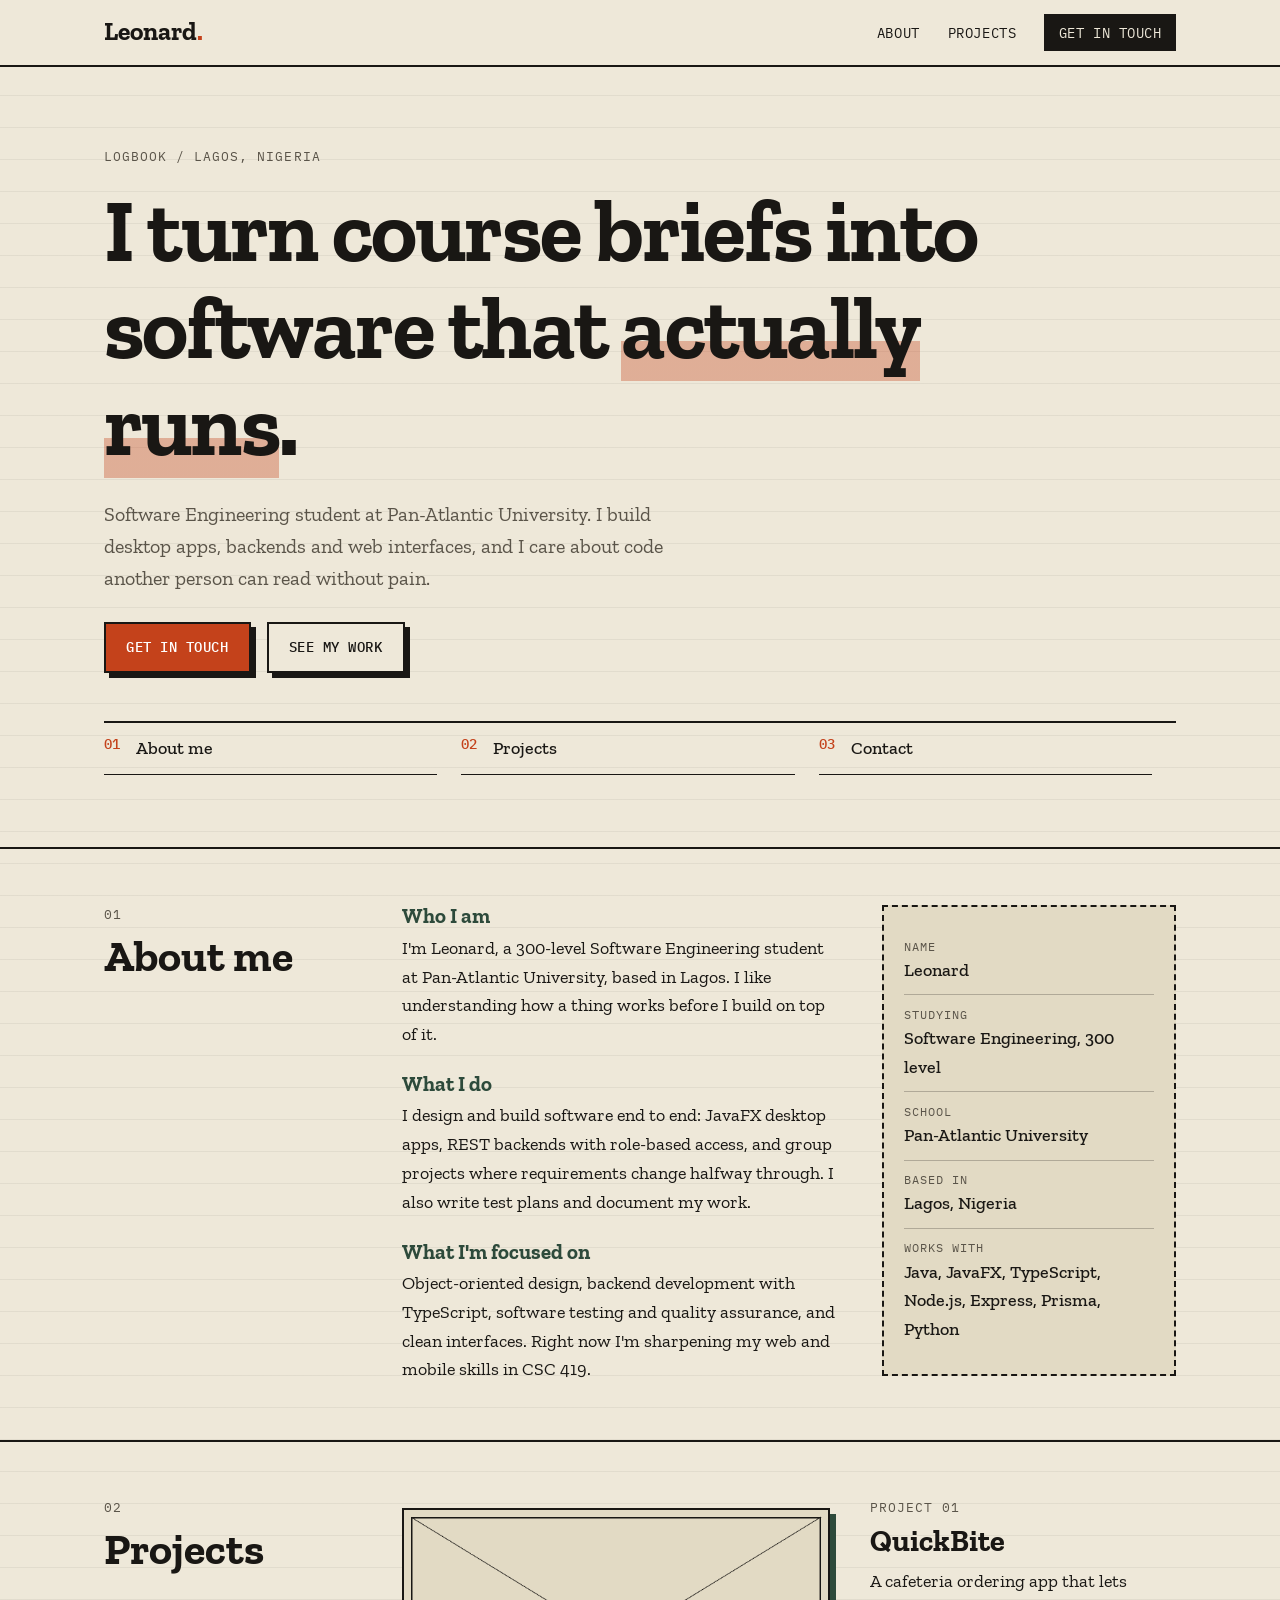
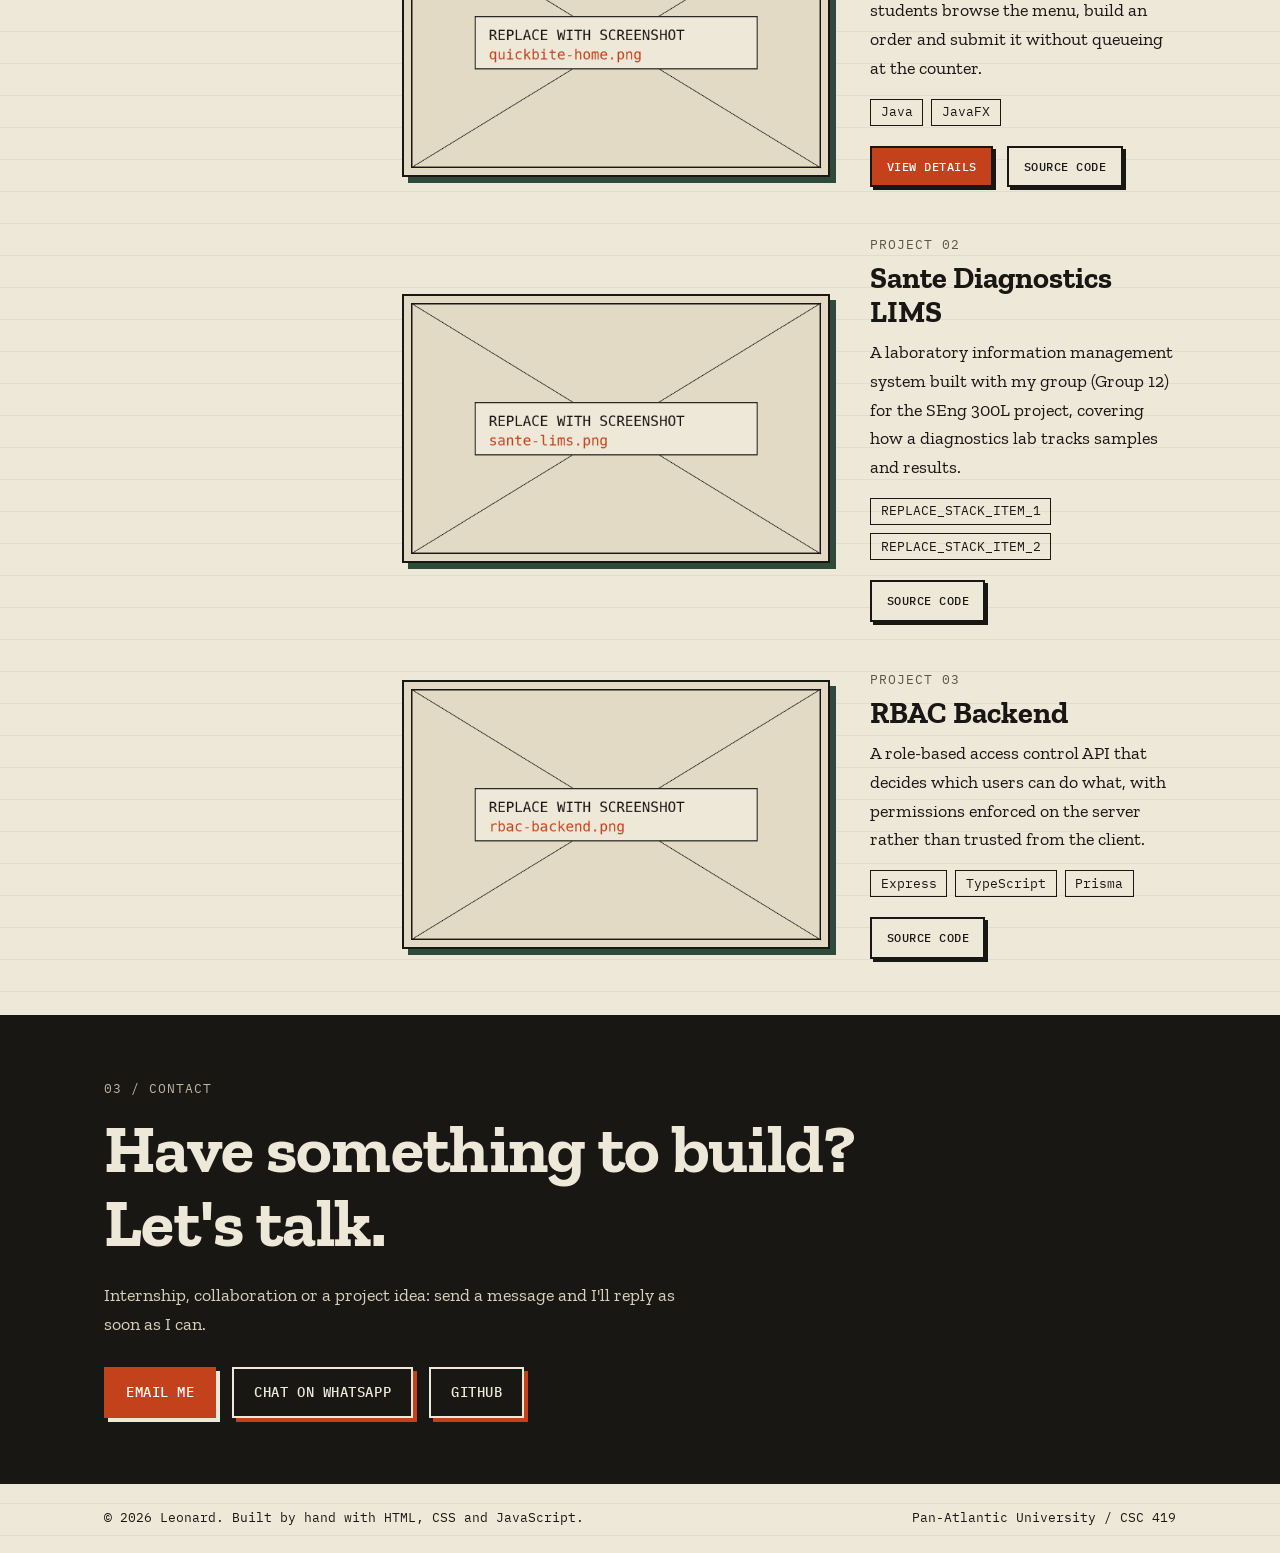
==== index.html @ 40b8b78e "Add main page, styles and menu script" ====
<!DOCTYPE html>
<html lang="en">
<head>
  <meta charset="UTF-8">
  <meta name="viewport" content="width=device-width, initial-scale=1.0">
  <title>Leonard | Software Engineering Student, Lagos</title>
  <meta name="description" content="Portfolio of Leonard, a 300-level Software Engineering student at Pan-Atlantic University in Lagos, Nigeria.">
  <link rel="preconnect" href="https://fonts.googleapis.com">
  <link rel="preconnect" href="https://fonts.gstatic.com" crossorigin>
  <link href="https://fonts.googleapis.com/css2?family=IBM+Plex+Mono:wght@400;500&family=Zilla+Slab:wght@400;500;700&display=swap" rel="stylesheet">
  <link rel="stylesheet" href="css/style.css">
</head>
<body>

  <header class="site-header">
    <nav class="nav" aria-label="Main navigation">
      <a class="brand" href="index.html">Leonard<span class="brand-dot">.</span></a>
      <button class="menu-toggle" type="button" aria-expanded="false" aria-controls="nav-links">Menu</button>
      <ul class="nav-links" id="nav-links">
        <li><a href="#about">About</a></li>
        <li><a href="#projects">Projects</a></li>
        <li><a class="nav-cta" href="#contact">Get in touch</a></li>
      </ul>
    </nav>
  </header>

  <main>

    <!-- HERO -->
    <section class="hero" aria-labelledby="hero-title">
      <div class="wrap">
        <p class="label">Logbook / Lagos, Nigeria</p>
        <h1 id="hero-title">I turn course briefs into software that <span class="mark">actually runs</span>.</h1>
        <p class="hero-lead">Software Engineering student at Pan-Atlantic University. I build desktop apps, backends and web interfaces, and I care about code another person can read without pain.</p>
        <div class="btn-row">
          <a class="btn btn-primary" href="#contact">Get in touch</a>
          <a class="btn" href="#projects">See my work</a>
        </div>

        <ol class="contents" aria-label="On this page">
          <li><a href="#about"><span>01</span> About me</a></li>
          <li><a href="#projects"><span>02</span> Projects</a></li>
          <li><a href="#contact"><span>03</span> Contact</a></li>
        </ol>
      </div>
    </section>

    <!-- ABOUT -->
    <section class="section" id="about" aria-labelledby="about-title">
      <div class="wrap section-grid">
        <div class="section-head">
          <p class="label">01</p>
          <h2 id="about-title">About me</h2>
        </div>
        <div class="about">
          <div class="about-text">
            <h3>Who I am</h3>
            <p>I'm Leonard, a 300-level Software Engineering student at Pan-Atlantic University, based in Lagos. I like understanding how a thing works before I build on top of it.</p>
            <h3>What I do</h3>
            <p>I design and build software end to end: JavaFX desktop apps, REST backends with role-based access, and group projects where requirements change halfway through. I also write test plans and document my work.</p>
            <h3>What I'm focused on</h3>
            <p>Object-oriented design, backend development with TypeScript, software testing and quality assurance, and clean interfaces. Right now I'm sharpening my web and mobile skills in CSC 419.</p>
          </div>
          <dl class="spec">
            <div><dt>Name</dt><dd>Leonard</dd></div>
            <div><dt>Studying</dt><dd>Software Engineering, 300 level</dd></div>
            <div><dt>School</dt><dd>Pan-Atlantic University</dd></div>
            <div><dt>Based in</dt><dd>Lagos, Nigeria</dd></div>
            <div><dt>Works with</dt><dd>Java, JavaFX, TypeScript, Node.js, Express, Prisma, Python</dd></div>
          </dl>
        </div>
      </div>
    </section>

    <!-- PROJECTS -->
    <section class="section" id="projects" aria-labelledby="projects-title">
      <div class="wrap section-grid">
        <div class="section-head">
          <p class="label">02</p>
          <h2 id="projects-title">Projects</h2>
        </div>
        <div class="projects">

          <article class="project">
            <figure class="shot">
              <img src="images/quickbite-home.png" alt="QuickBite home screen showing the cafeteria menu" width="1200" height="750" loading="lazy">
            </figure>
            <div class="project-body">
              <p class="label">Project 01</p>
              <h3>QuickBite</h3>
              <p>A cafeteria ordering app that lets students browse the menu, build an order and submit it without queueing at the counter.</p>
              <ul class="tags" aria-label="Tech stack">
                <li>Java</li>
                <li>JavaFX</li>
              </ul>
              <div class="project-links">
                <a class="btn btn-small btn-primary" href="project.html">View details</a>
                <a class="btn btn-small" href="https://github.com/REPLACE_GITHUB_USER/REPLACE_REPO_QUICKBITE" target="_blank" rel="noopener">Source code</a>
              </div>
            </div>
          </article>

          <article class="project">
            <figure class="shot">
              <img src="images/sante-lims.png" alt="Sante Diagnostics laboratory information management system dashboard" width="1200" height="750" loading="lazy">
            </figure>
            <div class="project-body">
              <p class="label">Project 02</p>
              <h3>Sante Diagnostics LIMS</h3>
              <p>A laboratory information management system built with my group (Group 12) for the SEng 300L project, covering how a diagnostics lab tracks samples and results.</p>
              <ul class="tags" aria-label="Tech stack">
                <li>REPLACE_STACK_ITEM_1</li>
                <li>REPLACE_STACK_ITEM_2</li>
              </ul>
              <div class="project-links">
                <a class="btn btn-small" href="https://github.com/REPLACE_GITHUB_USER/REPLACE_REPO_LIMS" target="_blank" rel="noopener">Source code</a>
              </div>
            </div>
          </article>

          <article class="project">
            <figure class="shot">
              <img src="images/rbac-backend.png" alt="Role-based access control backend API in use" width="1200" height="750" loading="lazy">
            </figure>
            <div class="project-body">
              <p class="label">Project 03</p>
              <h3>RBAC Backend</h3>
              <p>A role-based access control API that decides which users can do what, with permissions enforced on the server rather than trusted from the client.</p>
              <ul class="tags" aria-label="Tech stack">
                <li>Express</li>
                <li>TypeScript</li>
                <li>Prisma</li>
              </ul>
              <div class="project-links">
                <a class="btn btn-small" href="https://github.com/REPLACE_GITHUB_USER/REPLACE_REPO_RBAC" target="_blank" rel="noopener">Source code</a>
              </div>
            </div>
          </article>

        </div>
      </div>
    </section>

    <!-- CALL TO ACTION -->
    <section class="cta" id="contact" aria-labelledby="contact-title">
      <div class="wrap">
        <p class="label">03 / Contact</p>
        <h2 id="contact-title">Have something to build? Let's talk.</h2>
        <p class="cta-lead">Internship, collaboration or a project idea: send a message and I'll reply as soon as I can.</p>
        <div class="btn-row">
          <a class="btn btn-primary" href="mailto:REPLACE_EMAIL?subject=Hello%20Leonard">Email me</a>
          <a class="btn" href="https://wa.me/REPLACE_WHATSAPP?text=Hi%20Leonard%2C%20I%20saw%20your%20portfolio" target="_blank" rel="noopener">Chat on WhatsApp</a>
          <a class="btn" href="https://github.com/REPLACE_GITHUB_USER" target="_blank" rel="noopener">GitHub</a>
        </div>
      </div>
    </section>

  </main>

  <footer class="site-footer">
    <div class="wrap footer-row">
      <p>&copy; <span id="year">2026</span> Leonard. Built by hand with HTML, CSS and JavaScript.</p>
      <p>Pan-Atlantic University / CSC 419</p>
    </div>
  </footer>

  <script src="js/main.js"></script>
</body>
</html>
---- css/style.css ----
/* ==========================================================
   Leonard's portfolio: "logbook" theme
   Mobile first. Breakpoints: 48rem (tablet), 64rem (desktop)
   ========================================================== */

/* ---------- 1. Design tokens ---------- */
:root {
  --paper: #eee8d9;
  --paper-deep: #e2dac4;
  --ink: #191714;
  --muted: #5a5449;
  --rust: #c4421b;
  --moss: #2d4a3b;

  --font-head: "Zilla Slab", Georgia, serif;
  --font-mono: "IBM Plex Mono", ui-monospace, Menlo, monospace;

  --gutter: clamp(1rem, 4vw, 2.5rem);
  --max-width: 72rem;
  --border: 2px solid var(--ink);
  --shadow: 5px 5px 0 var(--ink);
}

/* ---------- 2. Base ---------- */
*,
*::before,
*::after {
  box-sizing: border-box;
}

html {
  scroll-behavior: smooth;
  scroll-padding-top: 5rem;
}

body {
  margin: 0;
  background-color: var(--paper);
  /* faint ruled-notebook lines */
  background-image: repeating-linear-gradient(
    to bottom,
    transparent 0,
    transparent 31px,
    rgba(25, 23, 20, 0.06) 31px,
    rgba(25, 23, 20, 0.06) 32px
  );
  color: var(--ink);
  font-family: var(--font-head);
  font-size: 1.125rem;
  line-height: 1.6;
  overflow-x: hidden;
}

img {
  display: block;
  max-width: 100%;
  height: auto;
}

h1, h2, h3, p, ul, ol, dl, dd, figure {
  margin: 0;
}

h1, h2, h3 {
  font-weight: 700;
  line-height: 1.1;
  overflow-wrap: anywhere;
}

p, li, a, dd {
  overflow-wrap: anywhere;
}

ul, ol {
  padding: 0;
  list-style: none;
}

a {
  color: inherit;
}

:focus-visible {
  outline: 3px solid var(--rust);
  outline-offset: 3px;
}

.wrap {
  width: 100%;
  max-width: var(--max-width);
  margin-inline: auto;
  padding-inline: var(--gutter);
}

.label {
  font-family: var(--font-mono);
  font-size: 0.8rem;
  letter-spacing: 0.08em;
  text-transform: uppercase;
  color: var(--muted);
}

/* ---------- 3. Header and navigation ---------- */
.site-header {
  position: sticky;
  top: 0;
  z-index: 10;
  background: var(--paper);
  border-bottom: var(--border);
}

.nav {
  display: flex;
  flex-wrap: wrap;
  align-items: center;
  justify-content: space-between;
  max-width: var(--max-width);
  margin-inline: auto;
  padding: 0.75rem var(--gutter);
}

.brand {
  font-size: 1.6rem;
  font-weight: 700;
  text-decoration: none;
}

.brand-dot {
  color: var(--rust);
}

.menu-toggle {
  font-family: var(--font-mono);
  font-size: 0.85rem;
  text-transform: uppercase;
  background: none;
  color: var(--ink);
  border: var(--border);
  padding: 0.4rem 0.8rem;
  cursor: pointer;
}

.nav-links {
  display: none;
  flex-basis: 100%;
  flex-direction: column;
  gap: 0.25rem;
  padding-top: 0.75rem;
}

.nav-links.open {
  display: flex;
}

.nav-links a {
  display: block;
  padding: 0.5rem 0;
  font-family: var(--font-mono);
  font-size: 0.9rem;
  text-transform: uppercase;
  letter-spacing: 0.04em;
  text-decoration: none;
}

.nav-links a:hover {
  color: var(--rust);
}

.nav-links .nav-cta {
  display: inline-block;
  padding: 0.45rem 0.9rem;
  background: var(--ink);
  color: var(--paper);
}

.nav-links .nav-cta:hover {
  background: var(--rust);
  color: #fff;
}

/* ---------- 4. Buttons ---------- */
.btn-row {
  display: flex;
  flex-wrap: wrap;
  gap: 1rem;
  margin-top: 1.75rem;
}

.btn {
  display: inline-block;
  padding: 0.8rem 1.25rem;
  border: var(--border);
  background: var(--paper);
  color: var(--ink);
  font-family: var(--font-mono);
  font-size: 0.85rem;
  font-weight: 500;
  letter-spacing: 0.04em;
  text-transform: uppercase;
  text-decoration: none;
  box-shadow: var(--shadow);
  transition: transform 0.12s ease, box-shadow 0.12s ease;
}

.btn:hover {
  transform: translate(3px, 3px);
  box-shadow: 2px 2px 0 var(--ink);
}

.btn-primary {
  background: var(--rust);
  color: #fff;
}

.btn-small {
  padding: 0.55rem 0.9rem;
  font-size: 0.78rem;
  box-shadow: 3px 3px 0 var(--ink);
}

/* ---------- 5. Hero ---------- */
.hero {
  padding: 3rem 0 3.5rem;
}

.hero h1 {
  max-width: 18ch;
  margin-top: 1rem;
  font-size: clamp(2.4rem, 8.5vw, 5.5rem);
  letter-spacing: -0.02em;
}

.mark {
  background: linear-gradient(transparent 62%, rgba(196, 66, 27, 0.35) 62%);
}

.hero-lead {
  max-width: 38rem;
  margin-top: 1.5rem;
  font-size: 1.25rem;
  color: var(--muted);
}

.contents {
  display: flex;
  flex-direction: column;
  margin-top: 3rem;
  border-top: var(--border);
}

.contents a {
  display: flex;
  gap: 1rem;
  padding: 0.7rem 0;
  border-bottom: 1px solid var(--ink);
  font-weight: 500;
  text-decoration: none;
}

.contents a:hover {
  color: var(--rust);
  padding-left: 0.5rem;
}

.contents span {
  font-family: var(--font-mono);
  font-size: 0.85rem;
  color: var(--rust);
}

/* ---------- 6. Sections ---------- */
.section {
  padding: 3.5rem 0;
  border-top: var(--border);
}

.section-grid {
  display: grid;
  gap: 1.75rem;
}

.section-head h2 {
  margin-top: 0.4rem;
  font-size: clamp(2rem, 5vw, 2.75rem);
}

/* About */
.about {
  display: grid;
  gap: 2rem;
}

.about-text h3 {
  margin-top: 1.5rem;
  font-size: 1.3rem;
  color: var(--moss);
}

.about-text h3:first-child {
  margin-top: 0;
}

.about-text p {
  margin-top: 0.35rem;
  max-width: 40rem;
}

.spec {
  align-self: start;
  padding: 1.25rem;
  background: var(--paper-deep);
  border: 2px dashed var(--ink);
}

.spec div {
  padding: 0.6rem 0;
  border-bottom: 1px solid rgba(25, 23, 20, 0.25);
}

.spec div:last-child {
  border-bottom: 0;
}

.spec dt {
  font-family: var(--font-mono);
  font-size: 0.75rem;
  letter-spacing: 0.08em;
  text-transform: uppercase;
  color: var(--muted);
}

.spec dd {
  font-weight: 500;
}

/* Projects */
.projects {
  display: grid;
  gap: 3rem;
}

.project {
  display: grid;
  gap: 1.5rem;
}

.shot {
  border: var(--border);
  box-shadow: 6px 6px 0 var(--moss);
  background: var(--paper-deep);
}

.shot img {
  width: 100%;
  aspect-ratio: 16 / 10;
  object-fit: cover;
}

.project-body h3 {
  margin: 0.35rem 0 0.6rem;
  font-size: 1.9rem;
}

.tags {
  display: flex;
  flex-wrap: wrap;
  gap: 0.5rem;
  margin: 1rem 0;
}

.tags li {
  padding: 0.15rem 0.6rem;
  border: 1px solid var(--ink);
  font-family: var(--font-mono);
  font-size: 0.8rem;
}

.project-links {
  display: flex;
  flex-wrap: wrap;
  gap: 0.9rem;
  margin-top: 1.25rem;
}

/* ---------- 7. Call to action ---------- */
.cta {
  padding: 4rem 0;
  background: var(--ink);
  color: var(--paper);
}

.cta .label {
  color: #bdb6a4;
}

.cta h2 {
  max-width: 20ch;
  margin-top: 0.75rem;
  font-size: clamp(2.2rem, 7vw, 4.25rem);
  letter-spacing: -0.01em;
}

.cta-lead {
  max-width: 36rem;
  margin-top: 1.25rem;
  color: #d7d0bd;
}

.cta .btn {
  border-color: var(--paper);
  background: transparent;
  color: var(--paper);
  box-shadow: 4px 4px 0 var(--rust);
}

.cta .btn:hover {
  box-shadow: 1px 1px 0 var(--rust);
}

.cta .btn-primary {
  background: var(--rust);
  border-color: var(--rust);
  color: #fff;
  box-shadow: 4px 4px 0 var(--paper);
}

/* ---------- 8. Footer ---------- */
.site-footer {
  padding: 1.5rem 0;
  border-top: var(--border);
  font-family: var(--font-mono);
  font-size: 0.8rem;
}

.footer-row {
  display: flex;
  flex-direction: column;
  gap: 0.35rem;
}

/* ---------- 9. Project details page ---------- */
.detail {
  padding: 2rem 0 3.5rem;
}

.back {
  display: inline-block;
  margin-bottom: 2rem;
  font-family: var(--font-mono);
  font-size: 0.85rem;
  text-transform: uppercase;
}

.back:hover {
  color: var(--rust);
}

.detail-head h1 {
  margin-top: 0.75rem;
  font-size: clamp(2.8rem, 11vw, 6rem);
  letter-spacing: -0.02em;
}

.facts {
  display: grid;
  gap: 0;
  margin-top: 1.75rem;
  border-top: var(--border);
}

.facts div {
  display: flex;
  justify-content: space-between;
  gap: 1rem;
  padding: 0.6rem 0;
  border-bottom: 1px solid var(--ink);
}

.facts dt {
  font-family: var(--font-mono);
  font-size: 0.8rem;
  text-transform: uppercase;
  color: var(--muted);
}

.facts dd {
  font-weight: 500;
  text-align: right;
}

.prose {
  max-width: 46rem;
  margin-top: 3rem;
}

.prose.wide {
  max-width: none;
}

.prose h2 {
  margin-bottom: 1rem;
  font-size: clamp(1.6rem, 4vw, 2.1rem);
}

.prose h2 span {
  margin-right: 0.6rem;
  font-family: var(--font-mono);
  font-size: 0.85rem;
  color: var(--rust);
}

.prose p + p {
  margin-top: 1rem;
}

.feature-list li {
  position: relative;
  padding: 0.5rem 0 0.5rem 1.6rem;
  border-bottom: 1px solid rgba(25, 23, 20, 0.2);
}

.feature-list li::before {
  content: "+";
  position: absolute;
  left: 0;
  font-family: var(--font-mono);
  font-weight: 500;
  color: var(--rust);
}

.shots {
  display: grid;
  gap: 1.75rem;
}

.shots figure {
  border: var(--border);
  background: var(--paper-deep);
  box-shadow: 5px 5px 0 var(--moss);
}

.shots img {
  width: 100%;
  aspect-ratio: 16 / 10;
  object-fit: cover;
}

.shots figcaption {
  padding: 0.5rem 0.75rem;
  border-top: var(--border);
  background: var(--paper);
  font-family: var(--font-mono);
  font-size: 0.8rem;
  text-transform: uppercase;
}

/* ---------- 10. Tablet (768px and up) ---------- */
@media (min-width: 48rem) {
  .hero {
    padding: 5rem 0 4.5rem;
  }

  .contents {
    flex-direction: row;
    border-bottom: 0;
  }

  .contents li {
    flex: 1;
    padding-right: 1.5rem;
  }

  .about {
    grid-template-columns: 3fr 2fr;
    gap: 2.5rem;
  }

  .project {
    grid-template-columns: 1fr 1fr;
    align-items: center;
    gap: 2.5rem;
  }

  .facts {
    grid-template-columns: repeat(3, 1fr);
    gap: 1.5rem;
    border-top: 0;
  }

  .facts div {
    flex-direction: column;
    gap: 0.15rem;
    padding: 0.6rem 0;
    border-top: var(--border);
    border-bottom: 0;
  }

  .facts dd {
    text-align: left;
  }

  .shots {
    grid-template-columns: repeat(2, 1fr);
  }

  .footer-row {
    flex-direction: row;
    justify-content: space-between;
  }
}

/* ---------- 11. Desktop navigation and layout (1024px and up) ---------- */
@media (min-width: 48rem) {
  .menu-toggle {
    display: none;
  }

  .nav-links {
    display: flex;
    flex-basis: auto;
    flex-direction: row;
    align-items: center;
    gap: 1.75rem;
    padding-top: 0;
  }

  .nav-links a {
    padding: 0.25rem 0;
  }

  .nav-links .nav-cta {
    padding: 0.45rem 0.9rem;
  }
}

@media (min-width: 64rem) {
  .section-grid {
    grid-template-columns: 1fr 3fr;
    gap: 2.5rem;
  }

  .section-head {
    position: sticky;
    top: 6rem;
    align-self: start;
  }

  .project {
    grid-template-columns: 7fr 5fr;
  }

  .shots {
    grid-template-columns: repeat(3, 1fr);
  }
}

/* ---------- 12. Respect reduced motion ---------- */
@media (prefers-reduced-motion: reduce) {
  html {
    scroll-behavior: auto;
  }

  .btn {
    transition: none;
  }
}
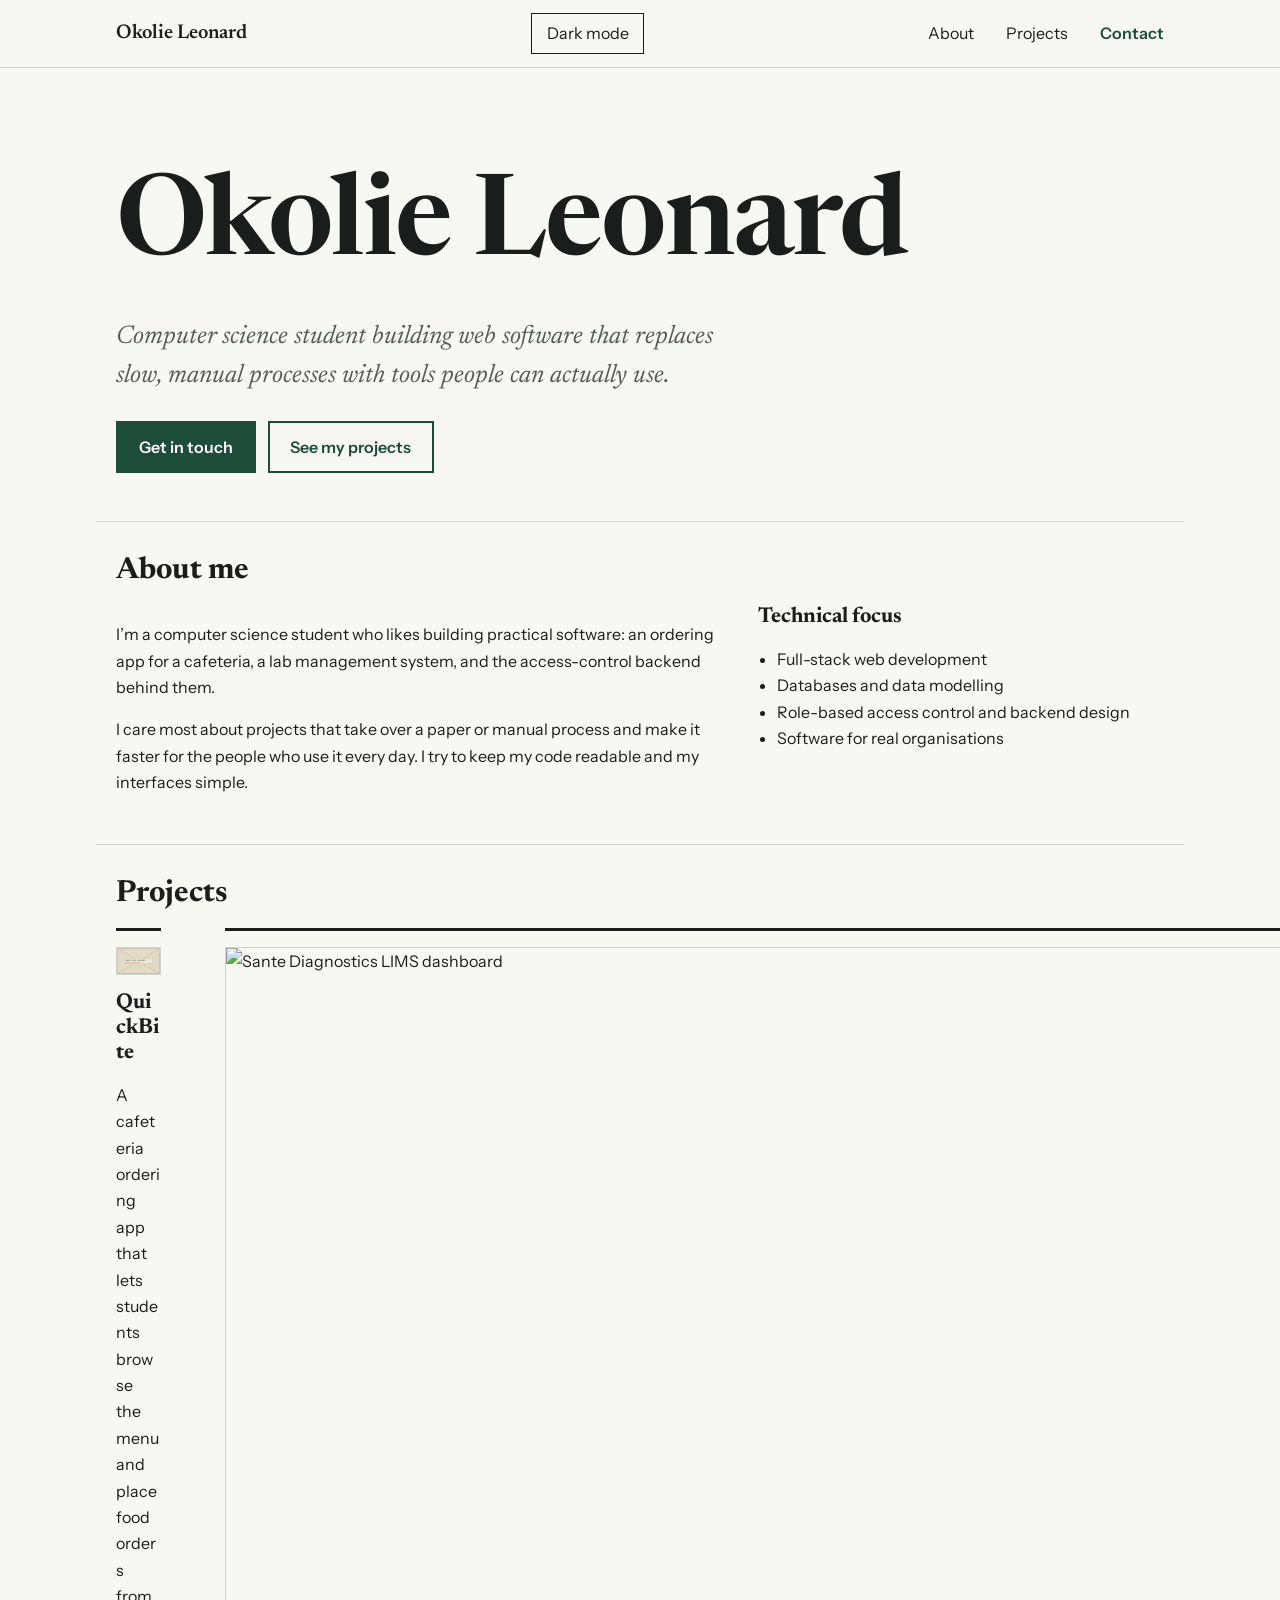
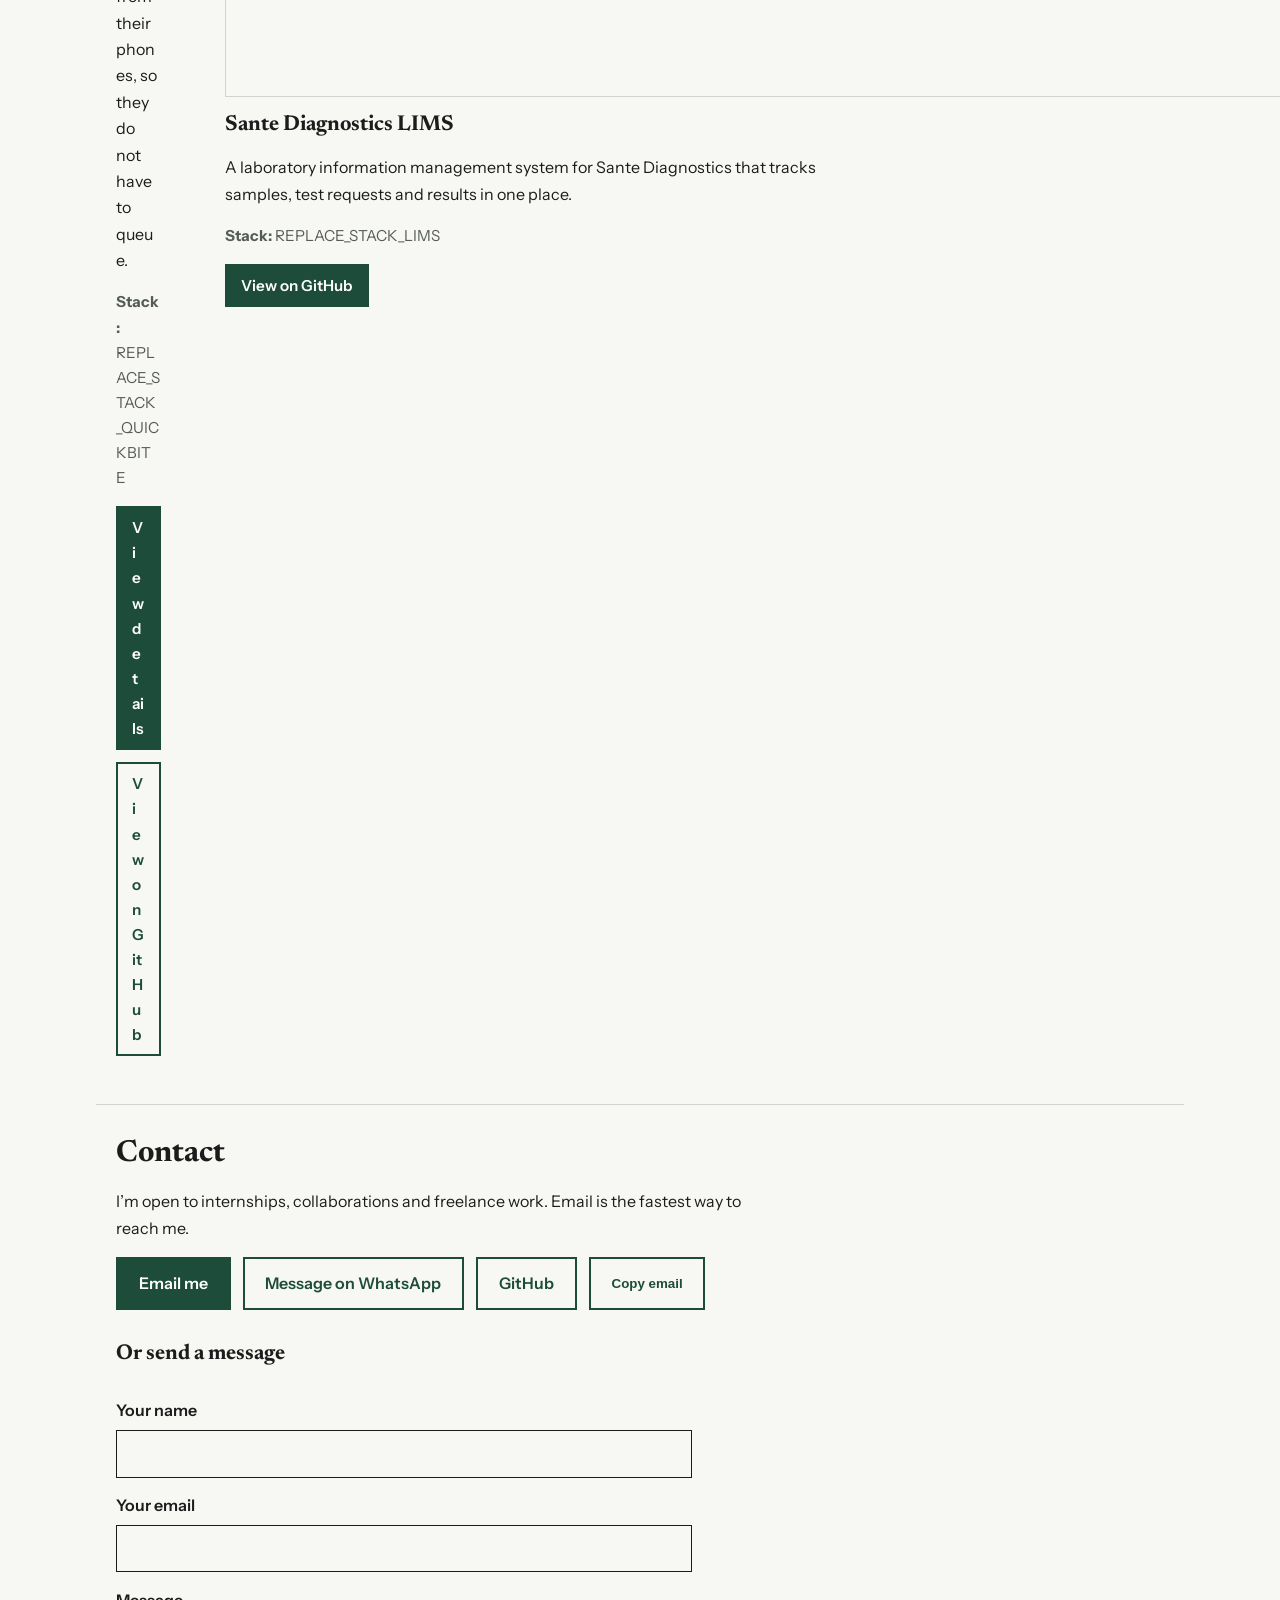
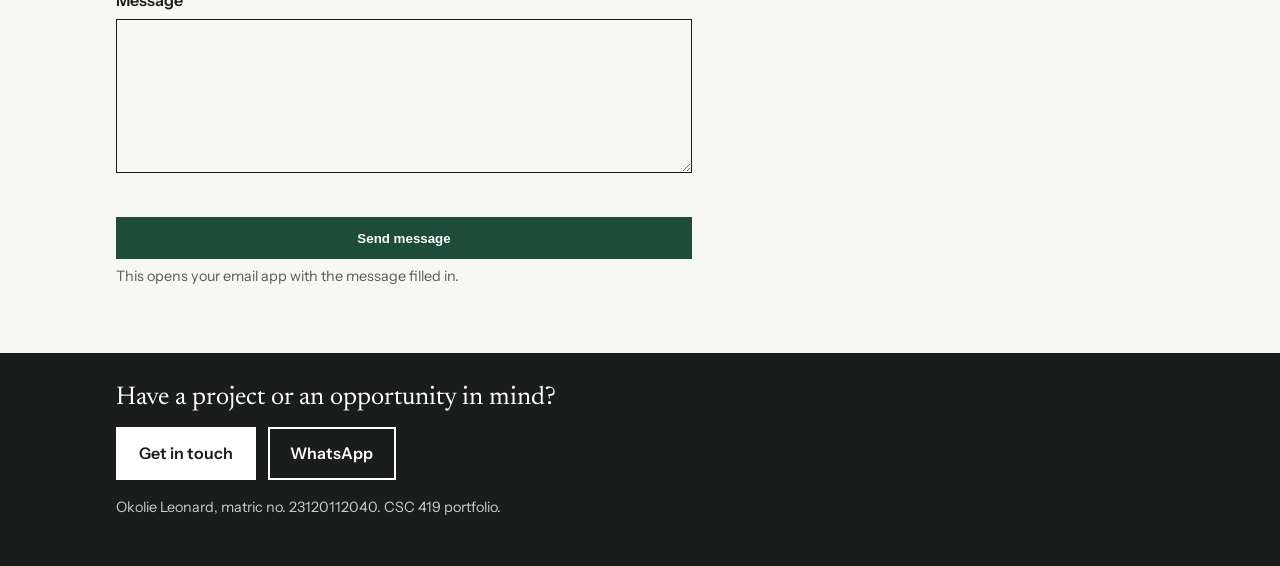
==== commit d9e41dfb: "Add theme toggle, contact form and screenshot lightbox" ====
--- a/index.html
+++ b/index.html
@@ -1,169 +1,119 @@
 <!DOCTYPE html>
 <html lang="en">
 <head>
-  <meta charset="UTF-8">
-  <meta name="viewport" content="width=device-width, initial-scale=1.0">
-  <title>Leonard | Software Engineering Student, Lagos</title>
-  <meta name="description" content="Portfolio of Leonard, a 300-level Software Engineering student at Pan-Atlantic University in Lagos, Nigeria.">
-  <link rel="preconnect" href="https://fonts.googleapis.com">
-  <link rel="preconnect" href="https://fonts.gstatic.com" crossorigin>
-  <link href="https://fonts.googleapis.com/css2?family=IBM+Plex+Mono:wght@400;500&family=Zilla+Slab:wght@400;500;700&display=swap" rel="stylesheet">
-  <link rel="stylesheet" href="css/style.css">
+<meta charset="UTF-8">
+<meta name="viewport" content="width=device-width, initial-scale=1.0">
+<title>Okolie Leonard | Portfolio</title>
+<meta name="description" content="Portfolio of Okolie Leonard, computer science student and web developer.">
+<link rel="preconnect" href="https://fonts.googleapis.com">
+<link rel="preconnect" href="https://fonts.gstatic.com" crossorigin>
+<link href="https://fonts.googleapis.com/css2?family=Instrument+Sans:wght@400;600&family=Newsreader:ital,opsz,wght@0,6..72,400;0,6..72,600;1,6..72,400&display=swap" rel="stylesheet">
+<script>try{document.documentElement.dataset.theme=localStorage.getItem("theme")||(matchMedia("(prefers-color-scheme: dark)").matches?"dark":"light")}catch(e){}</script>
+<link rel="stylesheet" href="css/style.css">
 </head>
 <body>
-
-  <header class="site-header">
-    <nav class="nav" aria-label="Main navigation">
-      <a class="brand" href="index.html">Leonard<span class="brand-dot">.</span></a>
-      <button class="menu-toggle" type="button" aria-expanded="false" aria-controls="nav-links">Menu</button>
-      <ul class="nav-links" id="nav-links">
-        <li><a href="#about">About</a></li>
-        <li><a href="#projects">Projects</a></li>
-        <li><a class="nav-cta" href="#contact">Get in touch</a></li>
+<div class="progress" id="progress" aria-hidden="true"></div>
+<header class="site-header">
+  <div class="wrap bar">
+    <a class="brand" href="index.html">Okolie Leonard</a>
+    <div class="tools"><button class="theme-btn" id="theme-btn" type="button">Dark mode</button>
+    <button class="menu-btn" id="menu-btn" aria-expanded="false" aria-controls="nav">Menu</button></div>
+    <nav id="nav" aria-label="Main">
+      <ul>
+        <li><a href="index.html#about">About</a></li>
+        <li><a href="index.html#projects">Projects</a></li>
+        <li><a href="index.html#contact">Contact</a></li>
       </ul>
     </nav>
-  </header>
+  </div>
+</header>
+<main>
+<section class="hero wrap">
+  <h1>Okolie Leonard</h1>
+  <p class="lead">Computer science student building web software that replaces slow, manual processes with tools people can actually use.</p>
+  <p class="actions"><a class="btn" href="#contact">Get in touch</a> <a class="btn ghost" href="#projects">See my projects</a></p>
+</section>
 
-  <main>
+<section class="wrap block" id="about">
+  <h2>About me</h2>
+  <div class="cols">
+    <div>
+      <p>I’m a computer science student who likes building practical software: an ordering app for a cafeteria, a lab management system, and the access-control backend behind them.</p>
+      <p>I care most about projects that take over a paper or manual process and make it faster for the people who use it every day. I try to keep my code readable and my interfaces simple.</p>
+    </div>
+    <div>
+      <h3>Technical focus</h3>
+      <ul class="plain">
+        <li>Full-stack web development</li>
+        <li>Databases and data modelling</li>
+        <li>Role-based access control and backend design</li>
+        <li>Software for real organisations</li>
+      </ul>
+    </div>
+  </div>
+</section>
 
-    <!-- HERO -->
-    <section class="hero" aria-labelledby="hero-title">
-      <div class="wrap">
-        <p class="label">Logbook / Lagos, Nigeria</p>
-        <h1 id="hero-title">I turn course briefs into software that <span class="mark">actually runs</span>.</h1>
-        <p class="hero-lead">Software Engineering student at Pan-Atlantic University. I build desktop apps, backends and web interfaces, and I care about code another person can read without pain.</p>
-        <div class="btn-row">
-          <a class="btn btn-primary" href="#contact">Get in touch</a>
-          <a class="btn" href="#projects">See my work</a>
-        </div>
+<section class="wrap block" id="projects">
+  <h2>Projects</h2>
+  <div class="grid">
+    <article class="project">
+      <img src="images/quickbite-home.png" alt="QuickBite home screen" width="1200" height="750">
+      <h3>QuickBite</h3>
+      <p>A cafeteria ordering app that lets students browse the menu and place food orders from their phones, so they do not have to queue.</p>
+      <p class="stack"><strong>Stack:</strong> REPLACE_STACK_QUICKBITE</p>
+      <p class="actions">
+        <a class="btn small-btn" href="project.html">View details</a>
+        <!-- REPLACE_REPO_QUICKBITE: change this link to the repo URL once the project is on GitHub -->
+        <a class="btn small-btn ghost" href="https://github.com/Fearthemonocle6996">View on GitHub</a>
+      </p>
+    </article>
+    <article class="project">
+      <img src="images/lims-dashboard.png" alt="Sante Diagnostics LIMS dashboard" width="1200" height="750">
+      <h3>Sante Diagnostics LIMS</h3>
+      <p>A laboratory information management system for Sante Diagnostics that tracks samples, test requests and results in one place.</p>
+      <p class="stack"><strong>Stack:</strong> REPLACE_STACK_LIMS</p>
+      <p class="actions">
+        <!-- REPLACE_REPO_LIMS: change this link to the repo URL once the project is on GitHub -->
+        <a class="btn small-btn" href="https://github.com/Fearthemonocle6996">View on GitHub</a>
+      </p>
+    </article>
+  </div>
+</section>
 
-        <ol class="contents" aria-label="On this page">
-          <li><a href="#about"><span>01</span> About me</a></li>
-          <li><a href="#projects"><span>02</span> Projects</a></li>
-          <li><a href="#contact"><span>03</span> Contact</a></li>
-        </ol>
-      </div>
-    </section>
-
-    <!-- ABOUT -->
-    <section class="section" id="about" aria-labelledby="about-title">
-      <div class="wrap section-grid">
-        <div class="section-head">
-          <p class="label">01</p>
-          <h2 id="about-title">About me</h2>
-        </div>
-        <div class="about">
-          <div class="about-text">
-            <h3>Who I am</h3>
-            <p>I'm Leonard, a 300-level Software Engineering student at Pan-Atlantic University, based in Lagos. I like understanding how a thing works before I build on top of it.</p>
-            <h3>What I do</h3>
-            <p>I design and build software end to end: JavaFX desktop apps, REST backends with role-based access, and group projects where requirements change halfway through. I also write test plans and document my work.</p>
-            <h3>What I'm focused on</h3>
-            <p>Object-oriented design, backend development with TypeScript, software testing and quality assurance, and clean interfaces. Right now I'm sharpening my web and mobile skills in CSC 419.</p>
-          </div>
-          <dl class="spec">
-            <div><dt>Name</dt><dd>Leonard</dd></div>
-            <div><dt>Studying</dt><dd>Software Engineering, 300 level</dd></div>
-            <div><dt>School</dt><dd>Pan-Atlantic University</dd></div>
-            <div><dt>Based in</dt><dd>Lagos, Nigeria</dd></div>
-            <div><dt>Works with</dt><dd>Java, JavaFX, TypeScript, Node.js, Express, Prisma, Python</dd></div>
-          </dl>
-        </div>
-      </div>
-    </section>
-
-    <!-- PROJECTS -->
-    <section class="section" id="projects" aria-labelledby="projects-title">
-      <div class="wrap section-grid">
-        <div class="section-head">
-          <p class="label">02</p>
-          <h2 id="projects-title">Projects</h2>
-        </div>
-        <div class="projects">
-
-          <article class="project">
-            <figure class="shot">
-              <img src="images/quickbite-home.png" alt="QuickBite home screen showing the cafeteria menu" width="1200" height="750" loading="lazy">
-            </figure>
-            <div class="project-body">
-              <p class="label">Project 01</p>
-              <h3>QuickBite</h3>
-              <p>A cafeteria ordering app that lets students browse the menu, build an order and submit it without queueing at the counter.</p>
-              <ul class="tags" aria-label="Tech stack">
-                <li>Java</li>
-                <li>JavaFX</li>
-              </ul>
-              <div class="project-links">
-                <a class="btn btn-small btn-primary" href="project.html">View details</a>
-                <a class="btn btn-small" href="https://github.com/REPLACE_GITHUB_USER/REPLACE_REPO_QUICKBITE" target="_blank" rel="noopener">Source code</a>
-              </div>
-            </div>
-          </article>
-
-          <article class="project">
-            <figure class="shot">
-              <img src="images/sante-lims.png" alt="Sante Diagnostics laboratory information management system dashboard" width="1200" height="750" loading="lazy">
-            </figure>
-            <div class="project-body">
-              <p class="label">Project 02</p>
-              <h3>Sante Diagnostics LIMS</h3>
-              <p>A laboratory information management system built with my group (Group 12) for the SEng 300L project, covering how a diagnostics lab tracks samples and results.</p>
-              <ul class="tags" aria-label="Tech stack">
-                <li>REPLACE_STACK_ITEM_1</li>
-                <li>REPLACE_STACK_ITEM_2</li>
-              </ul>
-              <div class="project-links">
-                <a class="btn btn-small" href="https://github.com/REPLACE_GITHUB_USER/REPLACE_REPO_LIMS" target="_blank" rel="noopener">Source code</a>
-              </div>
-            </div>
-          </article>
-
-          <article class="project">
-            <figure class="shot">
-              <img src="images/rbac-backend.png" alt="Role-based access control backend API in use" width="1200" height="750" loading="lazy">
-            </figure>
-            <div class="project-body">
-              <p class="label">Project 03</p>
-              <h3>RBAC Backend</h3>
-              <p>A role-based access control API that decides which users can do what, with permissions enforced on the server rather than trusted from the client.</p>
-              <ul class="tags" aria-label="Tech stack">
-                <li>Express</li>
-                <li>TypeScript</li>
-                <li>Prisma</li>
-              </ul>
-              <div class="project-links">
-                <a class="btn btn-small" href="https://github.com/REPLACE_GITHUB_USER/REPLACE_REPO_RBAC" target="_blank" rel="noopener">Source code</a>
-              </div>
-            </div>
-          </article>
-
-        </div>
-      </div>
-    </section>
-
-    <!-- CALL TO ACTION -->
-    <section class="cta" id="contact" aria-labelledby="contact-title">
-      <div class="wrap">
-        <p class="label">03 / Contact</p>
-        <h2 id="contact-title">Have something to build? Let's talk.</h2>
-        <p class="cta-lead">Internship, collaboration or a project idea: send a message and I'll reply as soon as I can.</p>
-        <div class="btn-row">
-          <a class="btn btn-primary" href="mailto:REPLACE_EMAIL?subject=Hello%20Leonard">Email me</a>
-          <a class="btn" href="https://wa.me/REPLACE_WHATSAPP?text=Hi%20Leonard%2C%20I%20saw%20your%20portfolio" target="_blank" rel="noopener">Chat on WhatsApp</a>
-          <a class="btn" href="https://github.com/REPLACE_GITHUB_USER" target="_blank" rel="noopener">GitHub</a>
-        </div>
-      </div>
-    </section>
-
-  </main>
-
-  <footer class="site-footer">
-    <div class="wrap footer-row">
-      <p>&copy; <span id="year">2026</span> Leonard. Built by hand with HTML, CSS and JavaScript.</p>
-      <p>Pan-Atlantic University / CSC 419</p>
-    </div>
-  </footer>
-
-  <script src="js/main.js"></script>
+<section class="wrap block" id="contact">
+  <h2>Contact</h2>
+  <p>I’m open to internships, collaborations and freelance work. Email is the fastest way to reach me.</p>
+  <p class="actions">
+    <a class="btn" href="mailto:okolieleonard2@gmail.com">Email me</a>
+    <a class="btn ghost" href="https://wa.me/2349029886620">Message on WhatsApp</a>
+    <a class="btn ghost" href="https://github.com/Fearthemonocle6996">GitHub</a>
+    <button class="btn ghost" type="button" data-copy="okolieleonard2@gmail.com">Copy email</button>
+  </p>
+  <form id="contact-form" class="form" action="mailto:okolieleonard2@gmail.com" method="post" enctype="text/plain" novalidate>
+    <h3>Or send a message</h3>
+    <label for="f-name">Your name</label>
+    <input id="f-name" name="name" type="text" autocomplete="name" required>
+    <label for="f-email">Your email</label>
+    <input id="f-email" name="email" type="email" autocomplete="email" required>
+    <label for="f-msg">Message</label>
+    <textarea id="f-msg" name="message" rows="5" required></textarea>
+    <p class="error" id="form-error" role="alert"></p>
+    <button class="btn" type="submit">Send message</button>
+    <p class="small-note">This opens your email app with the message filled in.</p>
+  </form>
+</section>
+</main>
+<footer class="site-footer">
+  <div class="wrap">
+    <p class="foot-line">Have a project or an opportunity in mind?</p>
+    <p class="actions"><a class="btn" href="mailto:okolieleonard2@gmail.com">Get in touch</a>
+    <a class="btn ghost" href="https://wa.me/2349029886620">WhatsApp</a></p>
+    <p class="small">Okolie Leonard, matric no. 23120112040. CSC 419 portfolio.</p>
+  </div>
+</footer>
+<button class="to-top" id="to-top" type="button" aria-label="Back to top">Top</button>
+<p class="toast" id="toast" role="status" aria-live="polite"></p>
+<dialog id="lightbox"><img src="" alt=""><button type="button" class="btn small-btn" id="lb-close">Close</button></dialog>
+<script src="js/main.js"></script>
 </body>
 </html>
--- a/css/style.css
+++ b/css/style.css
@@ -1,666 +1,90 @@
-/* ==========================================================
-   Leonard's portfolio: "logbook" theme
-   Mobile first. Breakpoints: 48rem (tablet), 64rem (desktop)
-   ========================================================== */
+:root{
+  --paper:#f7f7f4; --ink:#1a1d1b; --muted:#555c58; --rule:#cfd4cd; --accent:#1d4d3a; --accent-ink:#ffffff;
+  --head:'Newsreader',Georgia,serif; --body:'Instrument Sans',system-ui,sans-serif;
+  --foot:#1a1d1b; --s1:.5rem; --s2:1rem; --s3:2rem; --s4:4rem;
+}
+*{box-sizing:border-box}
+html{scroll-behavior:smooth;scroll-padding-top:5rem}
+body{margin:0;background:var(--paper);color:var(--ink);font:1rem/1.65 var(--body);overflow-wrap:anywhere}
+img{max-width:100%;height:auto;display:block}
+a{color:var(--accent)}
+:focus-visible{outline:3px solid var(--accent);outline-offset:2px}
+.wrap{max-width:68rem;margin:0 auto;padding:0 1.25rem}
+.site-header{position:sticky;top:0;background:var(--paper);border-bottom:1px solid var(--rule);z-index:5}
+.bar{display:flex;align-items:center;justify-content:space-between;padding-top:.8rem;padding-bottom:.8rem;flex-wrap:wrap}
+.brand{font:600 1.25rem var(--head);color:var(--ink);text-decoration:none}
+.menu-btn{font:inherit;background:none;border:1px solid var(--ink);padding:.4rem .9rem;cursor:pointer;color:var(--ink)}
+nav{width:100%;display:none}
+nav.open{display:block}
+nav ul{list-style:none;margin:var(--s2) 0 0;padding:0}
+nav a{display:block;padding:.6rem 0;color:var(--ink);text-decoration:none;border-top:1px solid var(--rule)}
+nav a:hover,nav a.active{color:var(--accent);font-weight:600}
+h1,h2,h3{font-family:var(--head);line-height:1.15;margin:0 0 var(--s2)}
+h1{font-size:clamp(3rem,13vw,7rem);font-weight:600;letter-spacing:-.02em}
+.h1-sm{font-size:clamp(2.4rem,8vw,4rem)}
+h2{font-size:1.9rem;margin-top:var(--s3)}
+h3{font-size:1.35rem}
+.hero{padding-top:var(--s4);padding-bottom:var(--s3)}
+.lead{font:italic 400 1.35rem/1.5 var(--head);max-width:34rem;color:var(--muted)}
+.block{padding-top:var(--s3);padding-bottom:var(--s3);border-top:1px solid var(--rule)}
+.block>h2:first-child{margin-top:0}
+.block p,.block li{max-width:40rem}
+.cols{display:grid;gap:var(--s3)}
+.plain{padding-left:1.2rem}
+.grid{display:grid;gap:var(--s3)}
+.project{border-top:3px solid var(--ink);padding-top:var(--s2)}
+.project img,.shots img{border:1px solid var(--rule);margin-bottom:var(--s2)}
+.stack{color:var(--muted);font-size:.95rem}
+.shots{display:grid;gap:var(--s2)}
+.actions{display:flex;flex-wrap:wrap;gap:.75rem;margin:var(--s2) 0}
+.btn{display:inline-block;background:var(--accent);color:var(--accent-ink);padding:.7rem 1.3rem;text-decoration:none;font-weight:600;border:2px solid var(--accent)}
+.btn.ghost{background:transparent;color:var(--accent)}
+.btn:hover{background:var(--ink);border-color:var(--ink);color:#fff}
+.small-btn{padding:.45rem .9rem;font-size:.95rem}
+.site-footer{background:var(--foot);color:#fff;padding:var(--s3) 0;margin-top:var(--s3)}
+.site-footer .btn{background:#fff;color:var(--ink);border-color:#fff}
+.site-footer .btn.ghost{background:transparent;color:#fff}
+.foot-line{font:1.6rem var(--head);margin:0}
+.small{font-size:.9rem;color:#c8cec9}
+@media (min-width:768px){
+  .menu-btn{display:none}
+  nav{display:block;width:auto}
+  nav ul{display:flex;gap:2rem;margin:0}
+  nav a{border-top:0;padding:.3rem 0}
+  .cols{grid-template-columns:3fr 2fr}
+  .grid{grid-template-columns:1fr 1fr;gap:var(--s4)}
+  .shots{grid-template-columns:repeat(3,1fr)}
+}
+@media (min-width:1024px){ .hero{padding-top:6rem} .lead{font-size:1.6rem;max-width:40rem} }
+@media (prefers-reduced-motion:reduce){html{scroll-behavior:auto}}
 
-/* ---------- 1. Design tokens ---------- */
-:root {
-  --paper: #eee8d9;
-  --paper-deep: #e2dac4;
-  --ink: #191714;
-  --muted: #5a5449;
-  --rust: #c4421b;
-  --moss: #2d4a3b;
-
-  --font-head: "Zilla Slab", Georgia, serif;
-  --font-mono: "IBM Plex Mono", ui-monospace, Menlo, monospace;
-
-  --gutter: clamp(1rem, 4vw, 2.5rem);
-  --max-width: 72rem;
-  --border: 2px solid var(--ink);
-  --shadow: 5px 5px 0 var(--ink);
+/* theme */
+[data-theme="dark"]{--paper:#131614;--ink:#ecefeb;--muted:#a3aba6;--rule:#2c322e;--accent:#6fcf9f;--accent-ink:#0e1a14;--foot:#0b0d0c}
+[data-theme="dark"] .btn:hover{background:#fff;border-color:#fff;color:#111}
+.tools{display:flex;gap:.5rem}
+.theme-btn,.to-top{font:inherit;background:none;border:1px solid var(--ink);padding:.4rem .9rem;cursor:pointer;color:var(--ink)}
+.theme-btn:hover,.to-top:hover,.menu-btn:hover{background:var(--ink);color:var(--paper)}
+/* progress bar, back to top, toast */
+.progress{position:fixed;top:0;left:0;height:3px;width:100%;background:var(--accent);transform:scaleX(0);transform-origin:left;z-index:20}
+.to-top{position:fixed;right:1rem;bottom:1rem;background:var(--paper);opacity:0;pointer-events:none;transition:opacity .2s;z-index:6}
+.to-top.show{opacity:1;pointer-events:auto}
+.toast{position:fixed;left:50%;bottom:1.2rem;transform:translateX(-50%);background:var(--ink);color:var(--paper);padding:.6rem 1.1rem;margin:0;opacity:0;pointer-events:none;transition:opacity .2s;z-index:30}
+.toast.show{opacity:1}
+/* form */
+.form{max-width:36rem;margin-top:var(--s3);display:grid;gap:.4rem}
+.form label{font-weight:600;margin-top:.5rem}
+.form input,.form textarea{font:inherit;color:var(--ink);background:transparent;border:1px solid var(--ink);padding:.6rem;width:100%}
+.form .invalid{border-color:#c0392b;border-width:2px}
+.error{color:#c0392b;min-height:1.4rem;margin:.3rem 0}
+.small-note{font-size:.9rem;color:var(--muted);margin:0}
+/* lightbox */
+.shots img{cursor:zoom-in}
+dialog{border:0;padding:1rem;background:var(--paper);color:var(--ink);max-width:min(92vw,70rem)}
+dialog::backdrop{background:rgba(0,0,0,.75)}
+dialog img{max-height:75vh;width:auto;margin:0 auto 1rem}
+/* hero load animation (one moment, skipped for reduced motion) */
+@media (prefers-reduced-motion:no-preference){
+  .hero h1,.hero .lead,.hero .actions{animation:rise .7s both}
+  .hero .lead{animation-delay:.15s} .hero .actions{animation-delay:.3s}
+  @keyframes rise{from{opacity:0;transform:translateY(14px)}to{opacity:1;transform:none}}
 }
-
-/* ---------- 2. Base ---------- */
-*,
-*::before,
-*::after {
-  box-sizing: border-box;
-}
-
-html {
-  scroll-behavior: smooth;
-  scroll-padding-top: 5rem;
-}
-
-body {
-  margin: 0;
-  background-color: var(--paper);
-  /* faint ruled-notebook lines */
-  background-image: repeating-linear-gradient(
-    to bottom,
-    transparent 0,
-    transparent 31px,
-    rgba(25, 23, 20, 0.06) 31px,
-    rgba(25, 23, 20, 0.06) 32px
-  );
-  color: var(--ink);
-  font-family: var(--font-head);
-  font-size: 1.125rem;
-  line-height: 1.6;
-  overflow-x: hidden;
-}
-
-img {
-  display: block;
-  max-width: 100%;
-  height: auto;
-}
-
-h1, h2, h3, p, ul, ol, dl, dd, figure {
-  margin: 0;
-}
-
-h1, h2, h3 {
-  font-weight: 700;
-  line-height: 1.1;
-  overflow-wrap: anywhere;
-}
-
-p, li, a, dd {
-  overflow-wrap: anywhere;
-}
-
-ul, ol {
-  padding: 0;
-  list-style: none;
-}
-
-a {
-  color: inherit;
-}
-
-:focus-visible {
-  outline: 3px solid var(--rust);
-  outline-offset: 3px;
-}
-
-.wrap {
-  width: 100%;
-  max-width: var(--max-width);
-  margin-inline: auto;
-  padding-inline: var(--gutter);
-}
-
-.label {
-  font-family: var(--font-mono);
-  font-size: 0.8rem;
-  letter-spacing: 0.08em;
-  text-transform: uppercase;
-  color: var(--muted);
-}
-
-/* ---------- 3. Header and navigation ---------- */
-.site-header {
-  position: sticky;
-  top: 0;
-  z-index: 10;
-  background: var(--paper);
-  border-bottom: var(--border);
-}
-
-.nav {
-  display: flex;
-  flex-wrap: wrap;
-  align-items: center;
-  justify-content: space-between;
-  max-width: var(--max-width);
-  margin-inline: auto;
-  padding: 0.75rem var(--gutter);
-}
-
-.brand {
-  font-size: 1.6rem;
-  font-weight: 700;
-  text-decoration: none;
-}
-
-.brand-dot {
-  color: var(--rust);
-}
-
-.menu-toggle {
-  font-family: var(--font-mono);
-  font-size: 0.85rem;
-  text-transform: uppercase;
-  background: none;
-  color: var(--ink);
-  border: var(--border);
-  padding: 0.4rem 0.8rem;
-  cursor: pointer;
-}
-
-.nav-links {
-  display: none;
-  flex-basis: 100%;
-  flex-direction: column;
-  gap: 0.25rem;
-  padding-top: 0.75rem;
-}
-
-.nav-links.open {
-  display: flex;
-}
-
-.nav-links a {
-  display: block;
-  padding: 0.5rem 0;
-  font-family: var(--font-mono);
-  font-size: 0.9rem;
-  text-transform: uppercase;
-  letter-spacing: 0.04em;
-  text-decoration: none;
-}
-
-.nav-links a:hover {
-  color: var(--rust);
-}
-
-.nav-links .nav-cta {
-  display: inline-block;
-  padding: 0.45rem 0.9rem;
-  background: var(--ink);
-  color: var(--paper);
-}
-
-.nav-links .nav-cta:hover {
-  background: var(--rust);
-  color: #fff;
-}
-
-/* ---------- 4. Buttons ---------- */
-.btn-row {
-  display: flex;
-  flex-wrap: wrap;
-  gap: 1rem;
-  margin-top: 1.75rem;
-}
-
-.btn {
-  display: inline-block;
-  padding: 0.8rem 1.25rem;
-  border: var(--border);
-  background: var(--paper);
-  color: var(--ink);
-  font-family: var(--font-mono);
-  font-size: 0.85rem;
-  font-weight: 500;
-  letter-spacing: 0.04em;
-  text-transform: uppercase;
-  text-decoration: none;
-  box-shadow: var(--shadow);
-  transition: transform 0.12s ease, box-shadow 0.12s ease;
-}
-
-.btn:hover {
-  transform: translate(3px, 3px);
-  box-shadow: 2px 2px 0 var(--ink);
-}
-
-.btn-primary {
-  background: var(--rust);
-  color: #fff;
-}
-
-.btn-small {
-  padding: 0.55rem 0.9rem;
-  font-size: 0.78rem;
-  box-shadow: 3px 3px 0 var(--ink);
-}
-
-/* ---------- 5. Hero ---------- */
-.hero {
-  padding: 3rem 0 3.5rem;
-}
-
-.hero h1 {
-  max-width: 18ch;
-  margin-top: 1rem;
-  font-size: clamp(2.4rem, 8.5vw, 5.5rem);
-  letter-spacing: -0.02em;
-}
-
-.mark {
-  background: linear-gradient(transparent 62%, rgba(196, 66, 27, 0.35) 62%);
-}
-
-.hero-lead {
-  max-width: 38rem;
-  margin-top: 1.5rem;
-  font-size: 1.25rem;
-  color: var(--muted);
-}
-
-.contents {
-  display: flex;
-  flex-direction: column;
-  margin-top: 3rem;
-  border-top: var(--border);
-}
-
-.contents a {
-  display: flex;
-  gap: 1rem;
-  padding: 0.7rem 0;
-  border-bottom: 1px solid var(--ink);
-  font-weight: 500;
-  text-decoration: none;
-}
-
-.contents a:hover {
-  color: var(--rust);
-  padding-left: 0.5rem;
-}
-
-.contents span {
-  font-family: var(--font-mono);
-  font-size: 0.85rem;
-  color: var(--rust);
-}
-
-/* ---------- 6. Sections ---------- */
-.section {
-  padding: 3.5rem 0;
-  border-top: var(--border);
-}
-
-.section-grid {
-  display: grid;
-  gap: 1.75rem;
-}
-
-.section-head h2 {
-  margin-top: 0.4rem;
-  font-size: clamp(2rem, 5vw, 2.75rem);
-}
-
-/* About */
-.about {
-  display: grid;
-  gap: 2rem;
-}
-
-.about-text h3 {
-  margin-top: 1.5rem;
-  font-size: 1.3rem;
-  color: var(--moss);
-}
-
-.about-text h3:first-child {
-  margin-top: 0;
-}
-
-.about-text p {
-  margin-top: 0.35rem;
-  max-width: 40rem;
-}
-
-.spec {
-  align-self: start;
-  padding: 1.25rem;
-  background: var(--paper-deep);
-  border: 2px dashed var(--ink);
-}
-
-.spec div {
-  padding: 0.6rem 0;
-  border-bottom: 1px solid rgba(25, 23, 20, 0.25);
-}
-
-.spec div:last-child {
-  border-bottom: 0;
-}
-
-.spec dt {
-  font-family: var(--font-mono);
-  font-size: 0.75rem;
-  letter-spacing: 0.08em;
-  text-transform: uppercase;
-  color: var(--muted);
-}
-
-.spec dd {
-  font-weight: 500;
-}
-
-/* Projects */
-.projects {
-  display: grid;
-  gap: 3rem;
-}
-
-.project {
-  display: grid;
-  gap: 1.5rem;
-}
-
-.shot {
-  border: var(--border);
-  box-shadow: 6px 6px 0 var(--moss);
-  background: var(--paper-deep);
-}
-
-.shot img {
-  width: 100%;
-  aspect-ratio: 16 / 10;
-  object-fit: cover;
-}
-
-.project-body h3 {
-  margin: 0.35rem 0 0.6rem;
-  font-size: 1.9rem;
-}
-
-.tags {
-  display: flex;
-  flex-wrap: wrap;
-  gap: 0.5rem;
-  margin: 1rem 0;
-}
-
-.tags li {
-  padding: 0.15rem 0.6rem;
-  border: 1px solid var(--ink);
-  font-family: var(--font-mono);
-  font-size: 0.8rem;
-}
-
-.project-links {
-  display: flex;
-  flex-wrap: wrap;
-  gap: 0.9rem;
-  margin-top: 1.25rem;
-}
-
-/* ---------- 7. Call to action ---------- */
-.cta {
-  padding: 4rem 0;
-  background: var(--ink);
-  color: var(--paper);
-}
-
-.cta .label {
-  color: #bdb6a4;
-}
-
-.cta h2 {
-  max-width: 20ch;
-  margin-top: 0.75rem;
-  font-size: clamp(2.2rem, 7vw, 4.25rem);
-  letter-spacing: -0.01em;
-}
-
-.cta-lead {
-  max-width: 36rem;
-  margin-top: 1.25rem;
-  color: #d7d0bd;
-}
-
-.cta .btn {
-  border-color: var(--paper);
-  background: transparent;
-  color: var(--paper);
-  box-shadow: 4px 4px 0 var(--rust);
-}
-
-.cta .btn:hover {
-  box-shadow: 1px 1px 0 var(--rust);
-}
-
-.cta .btn-primary {
-  background: var(--rust);
-  border-color: var(--rust);
-  color: #fff;
-  box-shadow: 4px 4px 0 var(--paper);
-}
-
-/* ---------- 8. Footer ---------- */
-.site-footer {
-  padding: 1.5rem 0;
-  border-top: var(--border);
-  font-family: var(--font-mono);
-  font-size: 0.8rem;
-}
-
-.footer-row {
-  display: flex;
-  flex-direction: column;
-  gap: 0.35rem;
-}
-
-/* ---------- 9. Project details page ---------- */
-.detail {
-  padding: 2rem 0 3.5rem;
-}
-
-.back {
-  display: inline-block;
-  margin-bottom: 2rem;
-  font-family: var(--font-mono);
-  font-size: 0.85rem;
-  text-transform: uppercase;
-}
-
-.back:hover {
-  color: var(--rust);
-}
-
-.detail-head h1 {
-  margin-top: 0.75rem;
-  font-size: clamp(2.8rem, 11vw, 6rem);
-  letter-spacing: -0.02em;
-}
-
-.facts {
-  display: grid;
-  gap: 0;
-  margin-top: 1.75rem;
-  border-top: var(--border);
-}
-
-.facts div {
-  display: flex;
-  justify-content: space-between;
-  gap: 1rem;
-  padding: 0.6rem 0;
-  border-bottom: 1px solid var(--ink);
-}
-
-.facts dt {
-  font-family: var(--font-mono);
-  font-size: 0.8rem;
-  text-transform: uppercase;
-  color: var(--muted);
-}
-
-.facts dd {
-  font-weight: 500;
-  text-align: right;
-}
-
-.prose {
-  max-width: 46rem;
-  margin-top: 3rem;
-}
-
-.prose.wide {
-  max-width: none;
-}
-
-.prose h2 {
-  margin-bottom: 1rem;
-  font-size: clamp(1.6rem, 4vw, 2.1rem);
-}
-
-.prose h2 span {
-  margin-right: 0.6rem;
-  font-family: var(--font-mono);
-  font-size: 0.85rem;
-  color: var(--rust);
-}
-
-.prose p + p {
-  margin-top: 1rem;
-}
-
-.feature-list li {
-  position: relative;
-  padding: 0.5rem 0 0.5rem 1.6rem;
-  border-bottom: 1px solid rgba(25, 23, 20, 0.2);
-}
-
-.feature-list li::before {
-  content: "+";
-  position: absolute;
-  left: 0;
-  font-family: var(--font-mono);
-  font-weight: 500;
-  color: var(--rust);
-}
-
-.shots {
-  display: grid;
-  gap: 1.75rem;
-}
-
-.shots figure {
-  border: var(--border);
-  background: var(--paper-deep);
-  box-shadow: 5px 5px 0 var(--moss);
-}
-
-.shots img {
-  width: 100%;
-  aspect-ratio: 16 / 10;
-  object-fit: cover;
-}
-
-.shots figcaption {
-  padding: 0.5rem 0.75rem;
-  border-top: var(--border);
-  background: var(--paper);
-  font-family: var(--font-mono);
-  font-size: 0.8rem;
-  text-transform: uppercase;
-}
-
-/* ---------- 10. Tablet (768px and up) ---------- */
-@media (min-width: 48rem) {
-  .hero {
-    padding: 5rem 0 4.5rem;
-  }
-
-  .contents {
-    flex-direction: row;
-    border-bottom: 0;
-  }
-
-  .contents li {
-    flex: 1;
-    padding-right: 1.5rem;
-  }
-
-  .about {
-    grid-template-columns: 3fr 2fr;
-    gap: 2.5rem;
-  }
-
-  .project {
-    grid-template-columns: 1fr 1fr;
-    align-items: center;
-    gap: 2.5rem;
-  }
-
-  .facts {
-    grid-template-columns: repeat(3, 1fr);
-    gap: 1.5rem;
-    border-top: 0;
-  }
-
-  .facts div {
-    flex-direction: column;
-    gap: 0.15rem;
-    padding: 0.6rem 0;
-    border-top: var(--border);
-    border-bottom: 0;
-  }
-
-  .facts dd {
-    text-align: left;
-  }
-
-  .shots {
-    grid-template-columns: repeat(2, 1fr);
-  }
-
-  .footer-row {
-    flex-direction: row;
-    justify-content: space-between;
-  }
-}
-
-/* ---------- 11. Desktop navigation and layout (1024px and up) ---------- */
-@media (min-width: 48rem) {
-  .menu-toggle {
-    display: none;
-  }
-
-  .nav-links {
-    display: flex;
-    flex-basis: auto;
-    flex-direction: row;
-    align-items: center;
-    gap: 1.75rem;
-    padding-top: 0;
-  }
-
-  .nav-links a {
-    padding: 0.25rem 0;
-  }
-
-  .nav-links .nav-cta {
-    padding: 0.45rem 0.9rem;
-  }
-}
-
-@media (min-width: 64rem) {
-  .section-grid {
-    grid-template-columns: 1fr 3fr;
-    gap: 2.5rem;
-  }
-
-  .section-head {
-    position: sticky;
-    top: 6rem;
-    align-self: start;
-  }
-
-  .project {
-    grid-template-columns: 7fr 5fr;
-  }
-
-  .shots {
-    grid-template-columns: repeat(3, 1fr);
-  }
-}
-
-/* ---------- 12. Respect reduced motion ---------- */
-@media (prefers-reduced-motion: reduce) {
-  html {
-    scroll-behavior: auto;
-  }
-
-  .btn {
-    transition: none;
-  }
-}
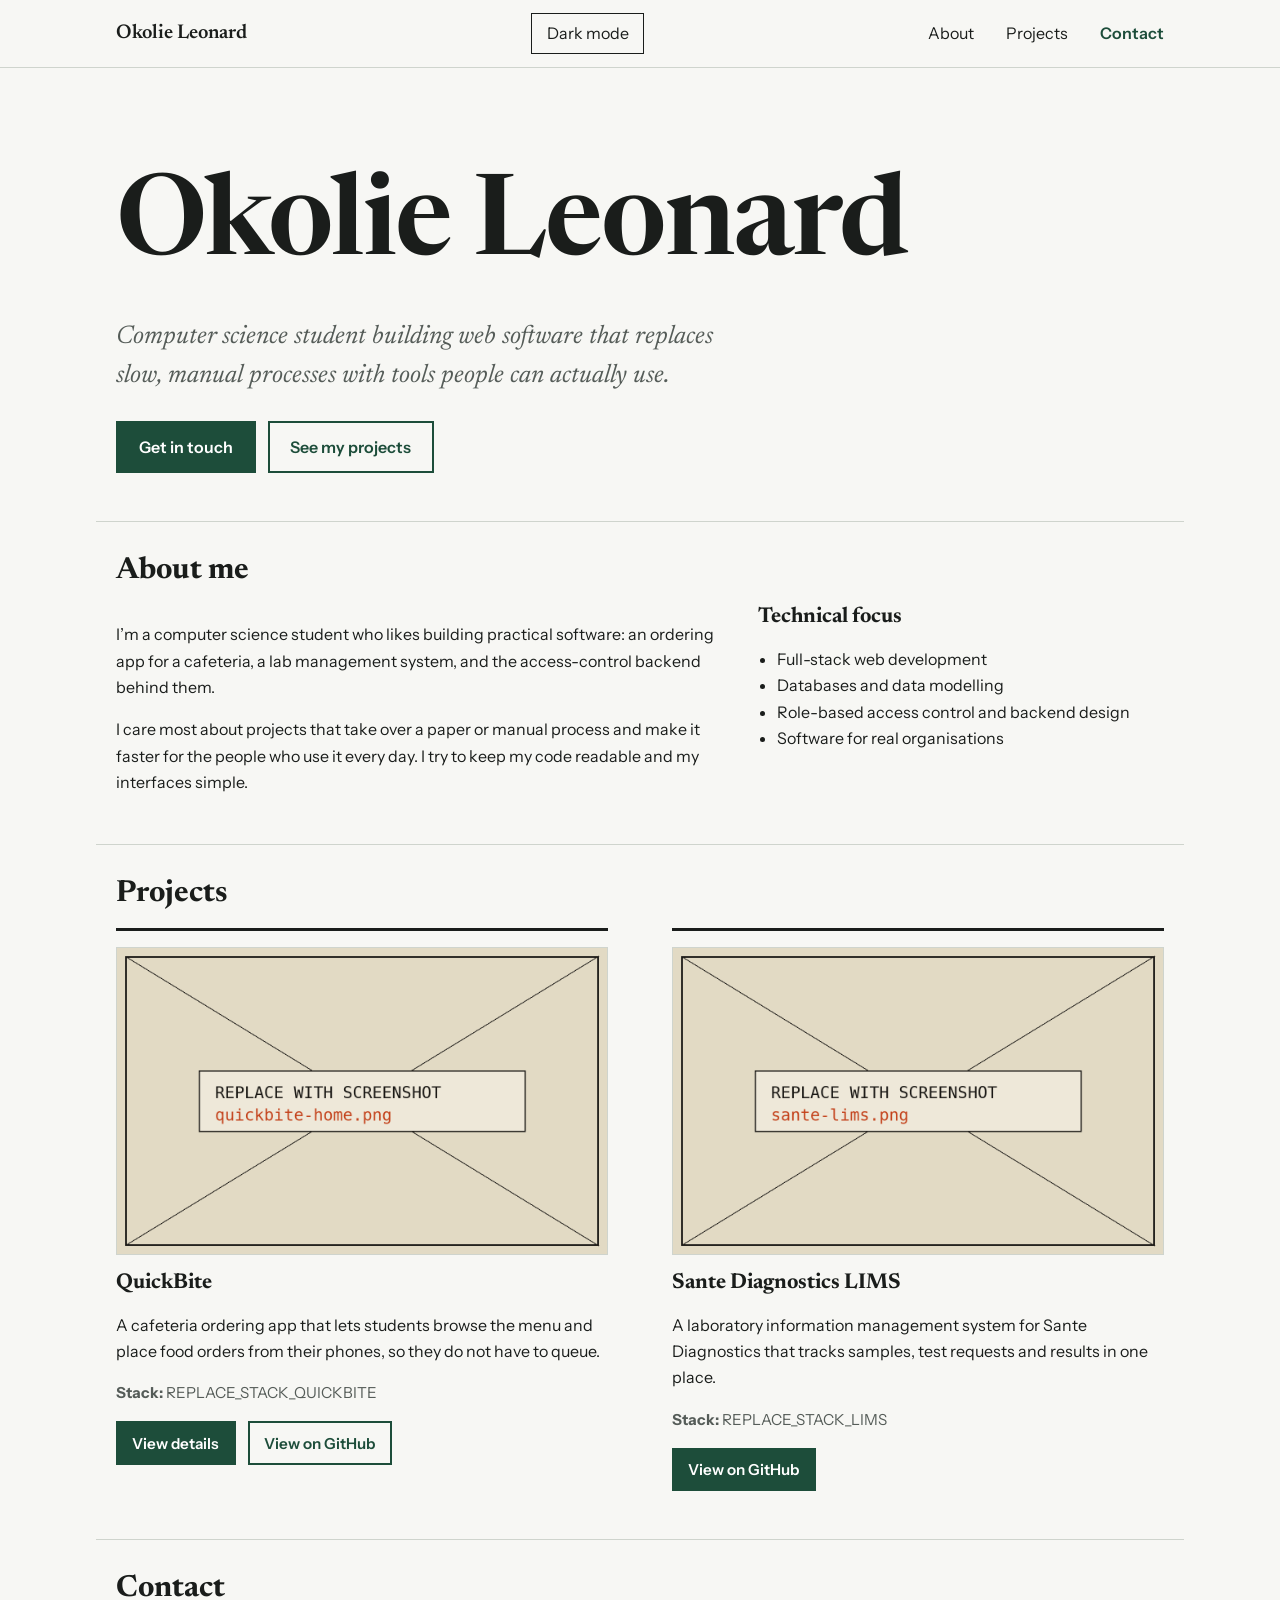
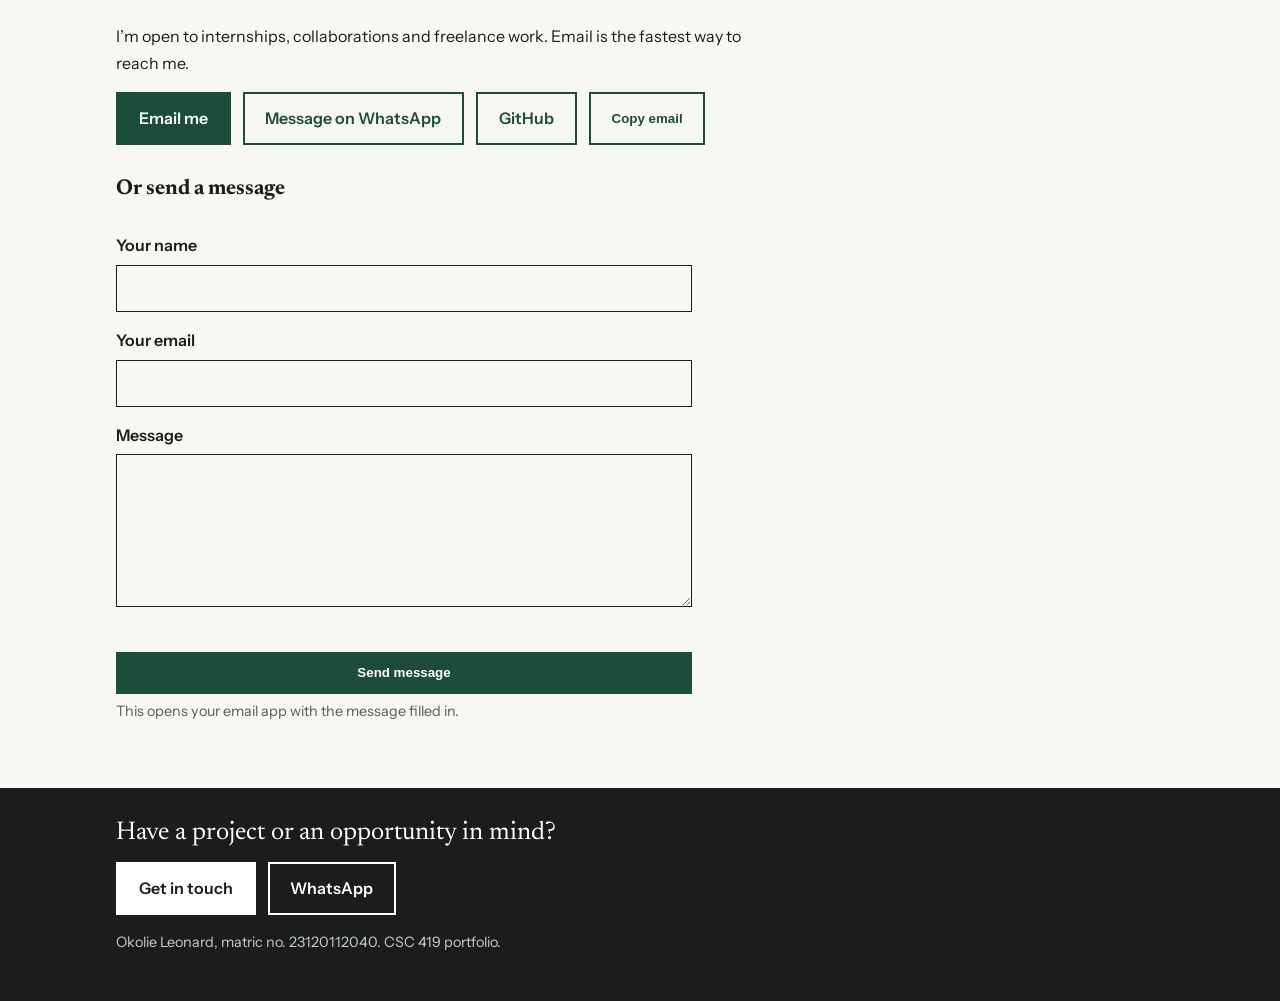
==== commit 6a6d2b63: "Fix image paths and project grid layout" ====
--- a/index.html
+++ b/index.html
@@ -68,7 +68,7 @@
       </p>
     </article>
     <article class="project">
-      <img src="images/lims-dashboard.png" alt="Sante Diagnostics LIMS dashboard" width="1200" height="750">
+      <img src="images/sante-lims.png" alt="Sante Diagnostics LIMS dashboard" width="1200" height="750">
       <h3>Sante Diagnostics LIMS</h3>
       <p>A laboratory information management system for Sante Diagnostics that tracks samples, test requests and results in one place.</p>
       <p class="stack"><strong>Stack:</strong> REPLACE_STACK_LIMS</p>
@@ -117,3 +117,4 @@
 <script src="js/main.js"></script>
 </body>
 </html>
+
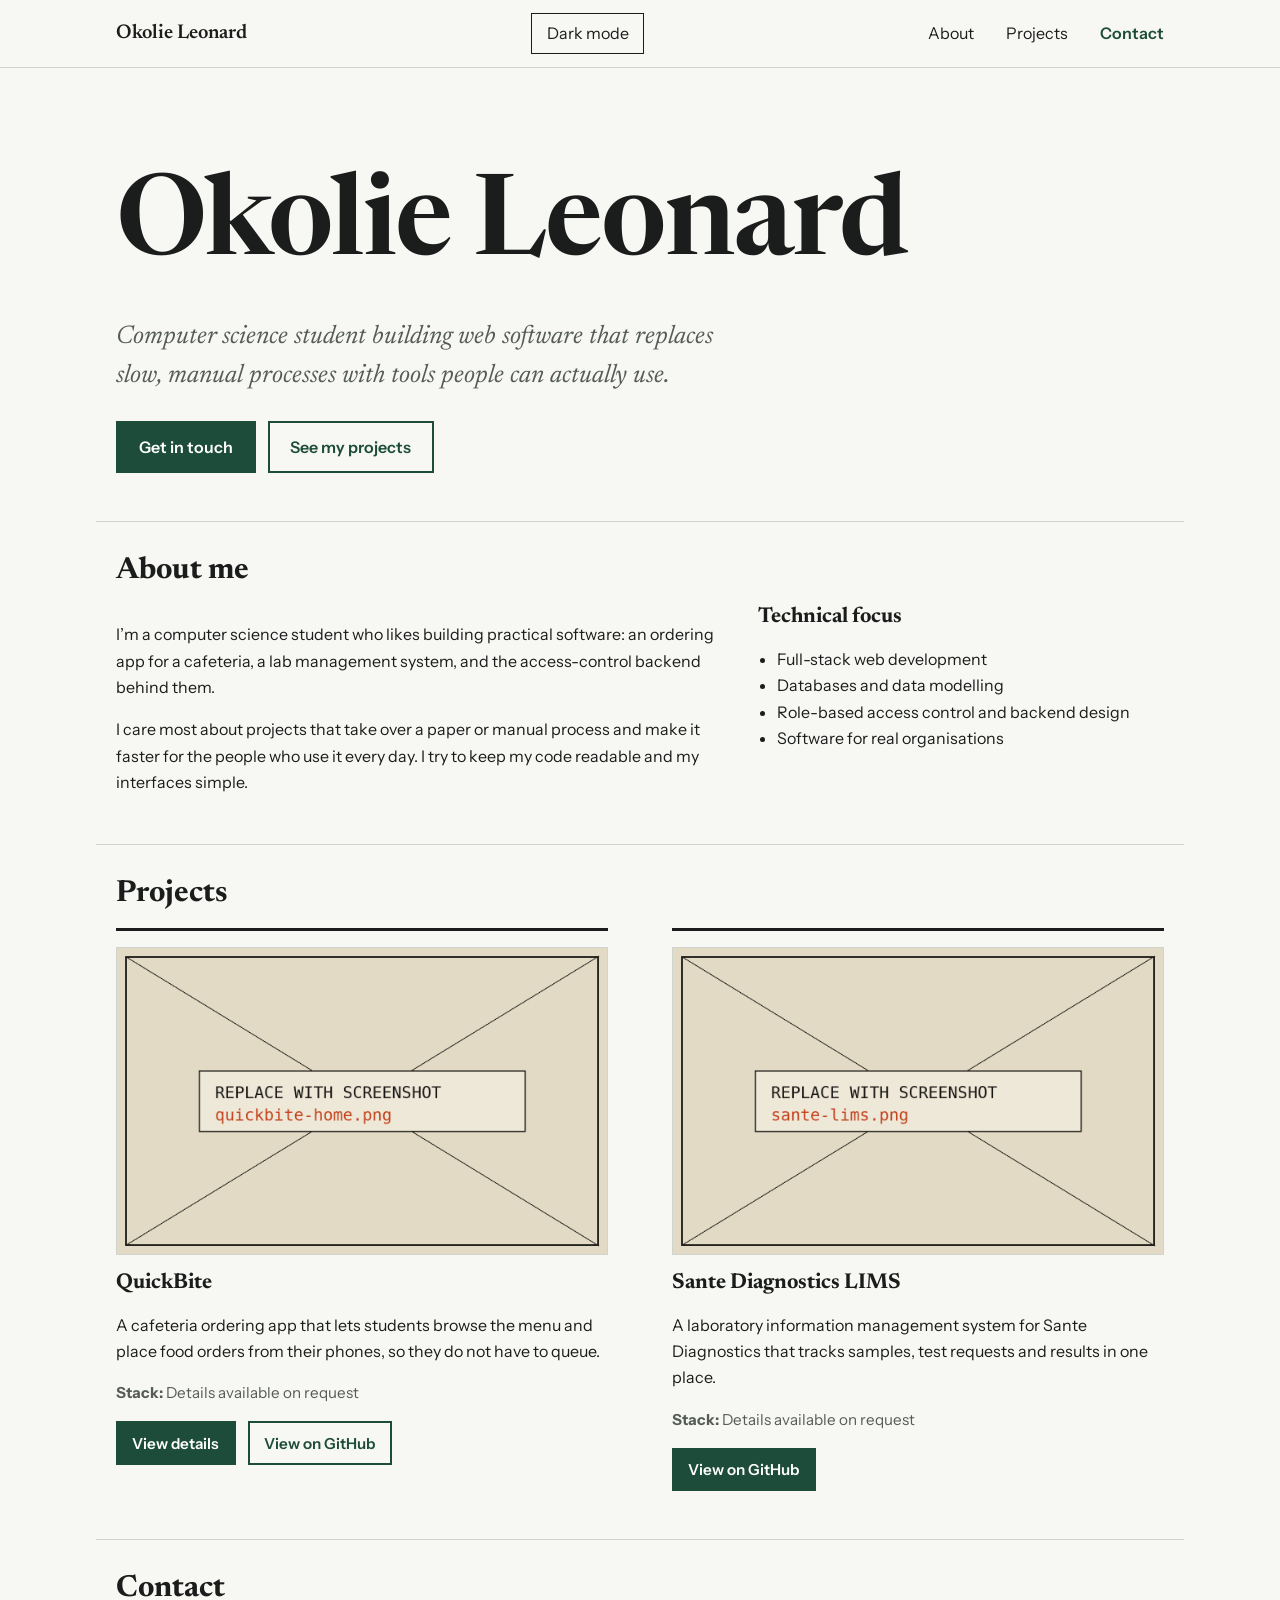
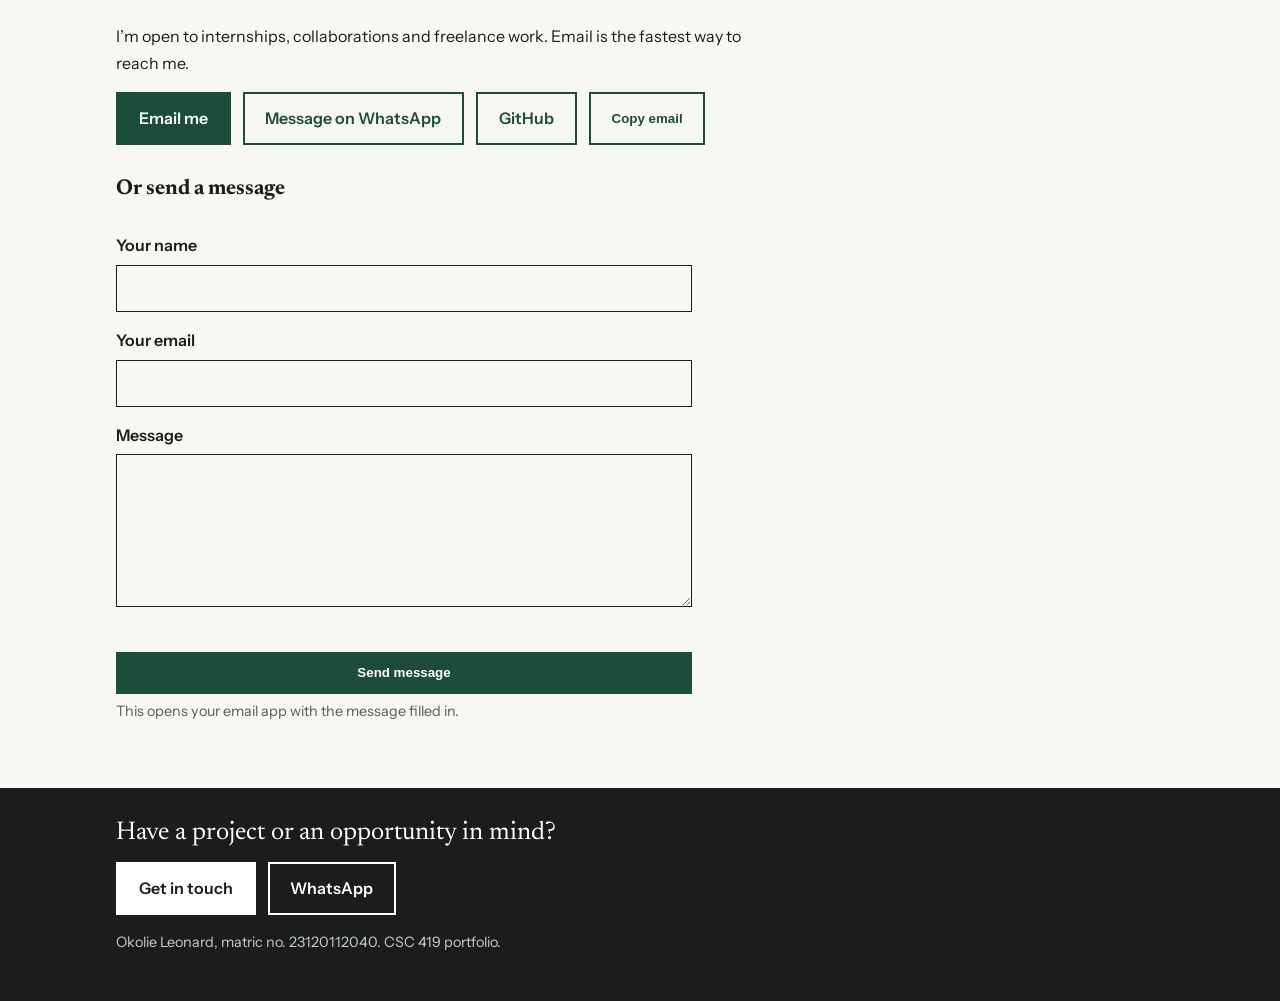
==== commit d43c80d1: "Remove stack placeholders" ====
--- a/index.html
+++ b/index.html
@@ -60,7 +60,7 @@
       <img src="images/quickbite-home.png" alt="QuickBite home screen" width="1200" height="750">
       <h3>QuickBite</h3>
       <p>A cafeteria ordering app that lets students browse the menu and place food orders from their phones, so they do not have to queue.</p>
-      <p class="stack"><strong>Stack:</strong> REPLACE_STACK_QUICKBITE</p>
+      <p class="stack"><strong>Stack:</strong> Details available on request</p>
       <p class="actions">
         <a class="btn small-btn" href="project.html">View details</a>
         <!-- REPLACE_REPO_QUICKBITE: change this link to the repo URL once the project is on GitHub -->
@@ -71,7 +71,7 @@
       <img src="images/sante-lims.png" alt="Sante Diagnostics LIMS dashboard" width="1200" height="750">
       <h3>Sante Diagnostics LIMS</h3>
       <p>A laboratory information management system for Sante Diagnostics that tracks samples, test requests and results in one place.</p>
-      <p class="stack"><strong>Stack:</strong> REPLACE_STACK_LIMS</p>
+      <p class="stack"><strong>Stack:</strong> Details available on request</p>
       <p class="actions">
         <!-- REPLACE_REPO_LIMS: change this link to the repo URL once the project is on GitHub -->
         <a class="btn small-btn" href="https://github.com/Fearthemonocle6996">View on GitHub</a>
